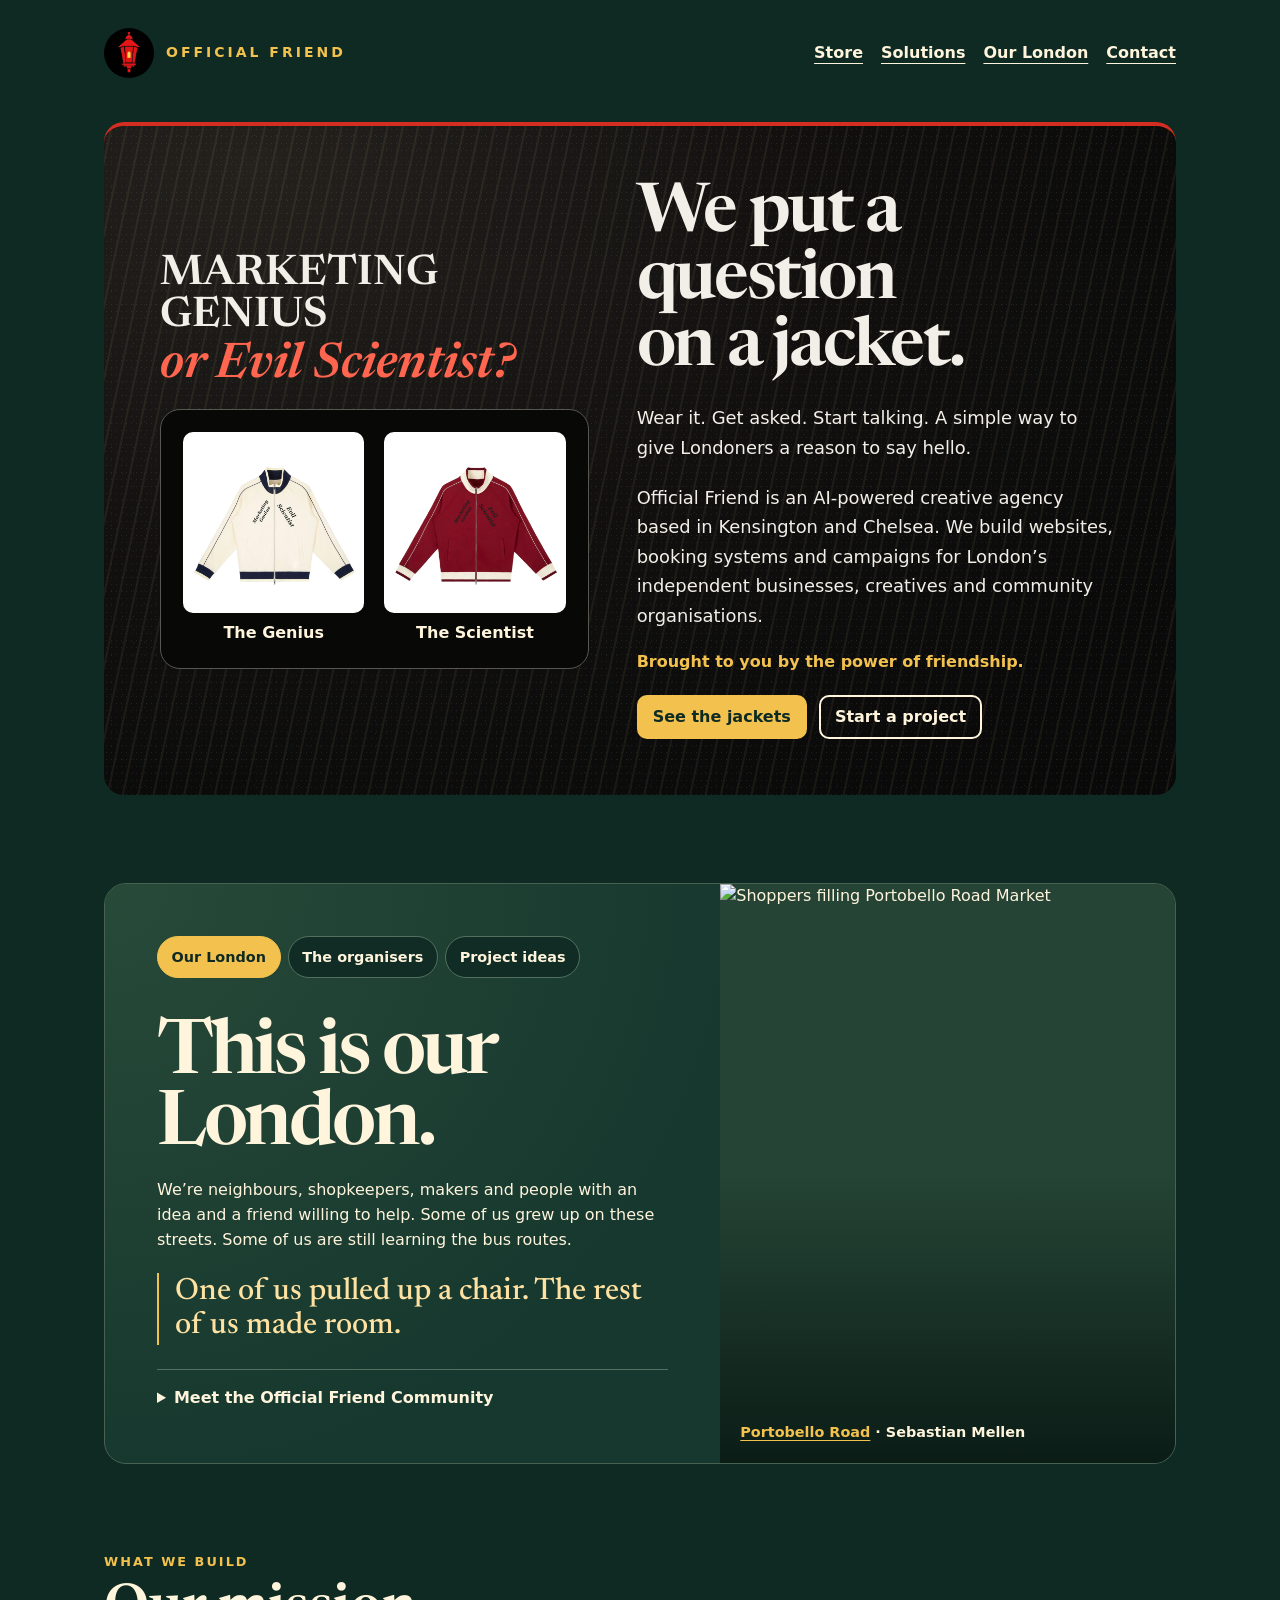
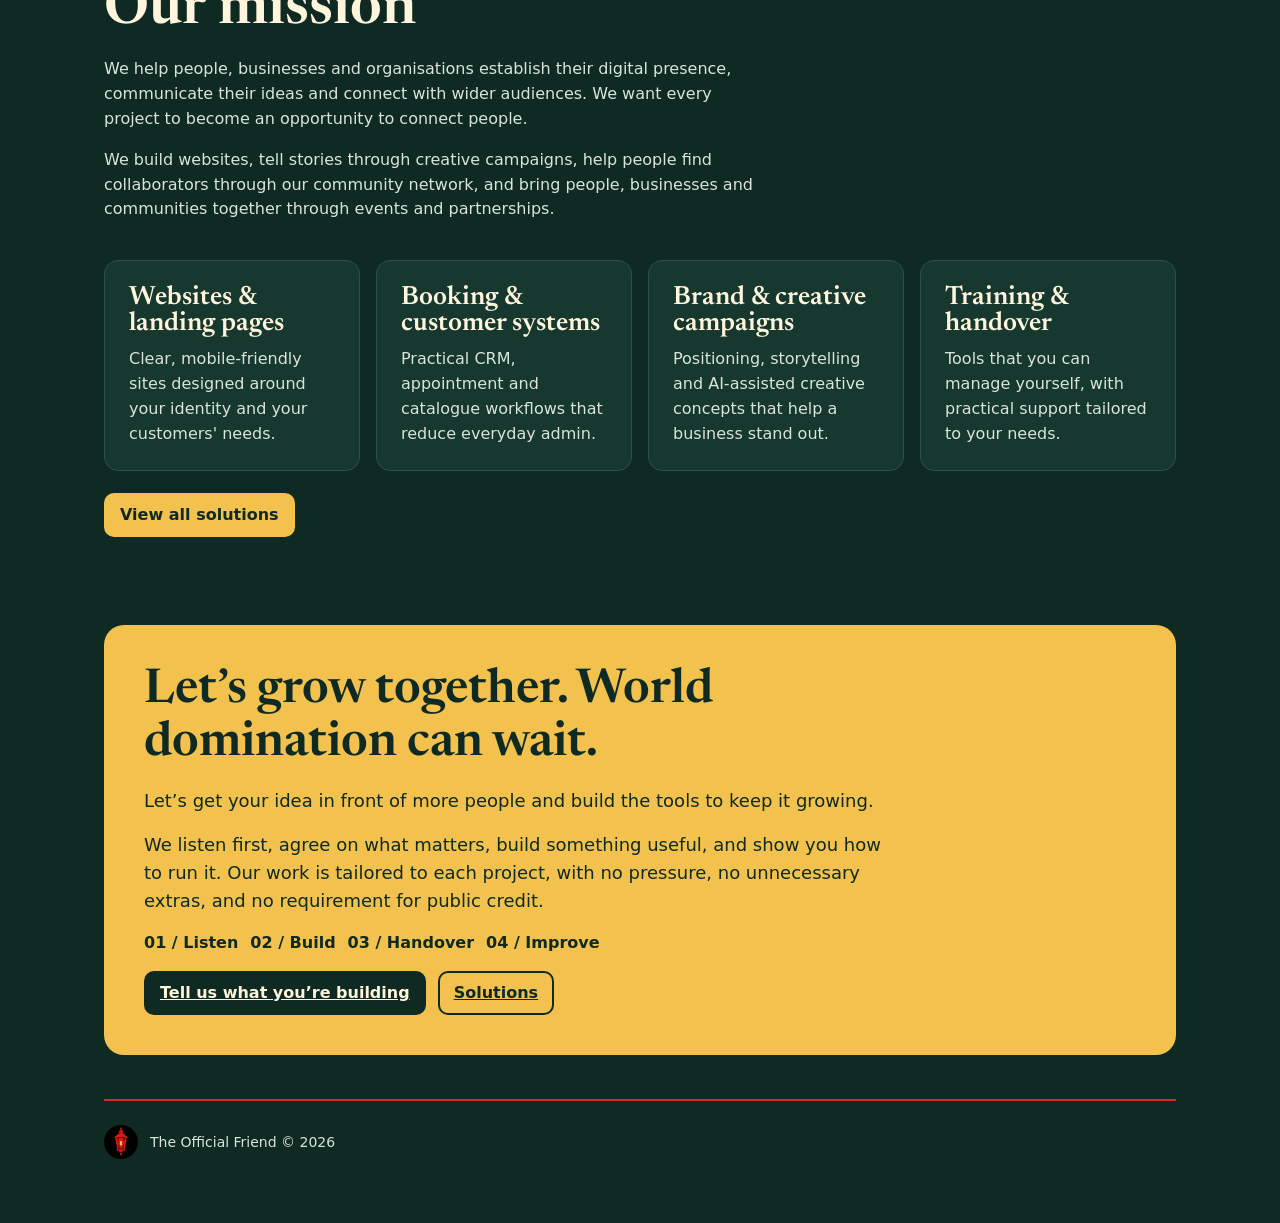
==== index.html @ 56fe5a6f "Sharpen the jacket story and project invitation" ====
<!doctype html>
<html lang="en">
<head>
<meta charset="utf-8">
<meta name="viewport" content="width=device-width,initial-scale=1">
<meta name="theme-color" content="#0F2A22">
<title>Official Friend | AI-Powered Creative Agency for London</title>
<meta name="description" content="You found us! Since you’re here, come take a closer look. We’re a London creative agency using AI to turn good ideas into campaigns worth talking about.">

<link rel="stylesheet" href="https://fonts.googleapis.com/css2?family=Newsreader:ital,wght@0,600;1,600&amp;display=swap">
<style>
  * { box-sizing: border-box; }
  body { margin: 0; background: #0f2a22; line-height: 1.55; }
  h1, h2, h3 { text-wrap: balance; }
  a, button { -webkit-tap-highlight-color: transparent; }
  .brand { display: inline-flex; align-items: center; gap: 12px; text-decoration: none; }
  .section-lantern { display: block; width: 48px; height: 48px; object-fit: contain; border-radius: 50%; }
  .footer-brand { display: flex; align-items: center; gap: 12px; }
  .footer-brand .section-lantern { width: 34px; height: 34px; }
  .brand img { display: block; width: 50px; height: 50px; object-fit: contain; border-radius: 50%; }
  .header-link { color: #fff4dc; font-weight: 600; text-underline-offset: .3em; }
  .hero-quote { border-left: 4px solid #f2c14e; }
  .campaign-card { border: 1px solid #2c5446; }
  #jumper {
    padding: clamp(24px, 5vw, 56px);
    background: #0a0a0a;
    color: #f2efe8;
    border-radius: 20px;
    border-top: 4px solid #d42e22;
    grid-template-columns: repeat(2, minmax(0, 1fr));
  }
  #jumper {
    position: relative;
    isolation: isolate;
    overflow: hidden;
    background: radial-gradient(ellipse at 14% 6%, #25221e 0%, #11100f 46%, #0a0a0a 83%);
  }
  #jumper::before {
    content: "";
    position: absolute;
    inset: 0;
    z-index: -1;
    pointer-events: none;
    background-image:
      radial-gradient(circle, #f2efe8 0.45px, transparent 0.85px),
      radial-gradient(circle, #f2efe8 0.35px, transparent 0.8px),
      repeating-linear-gradient(102deg, transparent 0 6px, #ccae83 7px 8px, transparent 9px 15px);
    background-size: 5px 7px, 11px 13px, auto;
    background-position: 0 0, 2px 3px, 0 0;
    opacity: .085;
  }
  .jumper-description {
    margin: 0;
    max-width: 46ch;
    color: #f2efe8;
    font-size: clamp(1.0625rem, 1.4vw, 1.1875rem);
    line-height: 1.65;
  }
  #jumper { display:grid; gap:clamp(26px,4vw,48px); align-items:center; grid-template-columns:minmax(0,.94fr) minmax(0,1.06fr); }
  .campaign-jackets,.campaign-copy { min-width:0; display:flex; flex-direction:column; gap:20px; }
  #jumper .london-headline { margin:0; color:#f2efe8; font:600 clamp(2.5rem,5.3vw,4.7rem)/.99 Newsreader,Georgia,serif; letter-spacing:-.035em; text-wrap:balance; }
  @media(max-width:740px) { .campaign-copy { grid-row:1; } }
  #jumper .jumper-title {
    margin: 0;
    font: 600 clamp(1.85rem, 3.3vw, 3.2rem)/1 Newsreader, Georgia, serif;
    text-transform: uppercase;
  }
  .jumper-title em {
    display: block;
    margin-top: .15em;
    font: italic 600 1.16em/.9 Newsreader, Georgia, serif;
    text-transform: none;
    color: #ff654f;
  }
  #jumper .jumper-panel {
    min-width: 0;
    min-height: 250px;
    justify-content: center;
    border: 1px solid #585650;
    border-radius: 0;
  }
  #jumper .jumper-panel { background: #080807 !important; }
  @media (prefers-reduced-motion: no-preference) {
    #jumper .jumper-panel {
      animation: jumper-settle 700ms ease-out;
      transition: transform 260ms ease, box-shadow 260ms ease;
    }
    @keyframes jumper-settle {
      0% { transform: perspective(900px) rotateY(-8deg) rotateX(4deg); }
      65% { transform: perspective(900px) rotateY(3deg); }
      100% { transform: perspective(900px) rotateY(0); }
    }
  }
  @media (hover: hover) and (pointer: fine) and (prefers-reduced-motion: no-preference) {
    #jumper .jumper-panel:hover {
      transform: perspective(900px) rotateY(-7deg) rotateX(4deg) translateY(-4px);
      box-shadow: 14px 16px 30px rgb(0 0 0 / 40%);
    }
  }
  .jumper-panel .jumper-choices { flex-wrap: wrap; justify-content: center; }
  .reveal .action:first-child { background: #0f2a22; border-color: #0f2a22; color: #fff4dc; }
  .reveal .action:hover { text-decoration: none; box-shadow: inset 0 -3px currentColor; }
  @media (max-width: 740px) {
    #jumper { grid-template-columns: minmax(0, 1fr); gap: 26px !important; }
    #jumper .jumper-panel { min-height: 210px; }
    .reveal .actions { display: grid; }
    .reveal .action { justify-content: center; text-align: center; }
  }
  a:focus-visible { outline: 3px solid #f2c14e; outline-offset: 4px; }
  .actions { display: flex; flex-wrap: wrap; gap: 12px; }
  .action { display: inline-flex; align-items: center; min-height: 44px; padding: 0 14px; border: 2px solid; border-radius: 10px; color: #0f2a22; font-weight: 650; }
  .action:focus-visible { outline-color: #0f2a22; }
  #jumper .jacket-display { display:grid; grid-template-columns:repeat(2,minmax(0,1fr)); align-content:center; align-items:start; gap:clamp(8px,2vw,20px); padding:clamp(10px,2vw,22px); border-radius:20px; }
  .jacket-display figure { margin:0; display:grid; gap:.5rem; text-align:center; font-weight:700; color:#fff4dc; }
  .jacket-display img { display:block; width:100%; height:auto; border-radius:10px; background:#fff; }
  .london-deck { display:grid; grid-template-columns:minmax(0,1.15fr) minmax(0,.85fr); background:#17382e; color:#fff4dc; border:1px solid #476253; border-radius:22px; overflow:hidden; }
  .london-deck-body { min-width:0; padding:clamp(22px,4.5vw,52px); background:radial-gradient(ellipse at top left,#284a39,transparent 72%); }
  .london-deck-controls:not([hidden]) { display:flex; flex-wrap:wrap; gap:.45rem; margin-bottom:clamp(24px,4vw,42px); }
  .london-deck-controls button { font:inherit; font-size:.9rem; font-weight:700; color:inherit; background:#102c24; border:1px solid #52705f; border-radius:999px; padding:.55rem .85rem; cursor:pointer; }
  .london-deck-controls button[aria-pressed="true"] { background:#f2c14e; border-color:#f2c14e; color:#0f2a22; }
  .london-deck :is(a,button,summary):focus-visible { outline:2px solid #fff4dc; outline-offset:4px; }
  .london-deck h2 { margin:0; max-width:13ch; font:600 clamp(2.65rem,5.9vw,5rem)/.94 Newsreader,Georgia,serif; letter-spacing:-.045em; text-wrap:balance; }
  .london-deck p,.london-deck li { max-width:59ch; }
  .london-deck ul { padding-left:1.15rem; }
  .london-deck li + li { margin-top:.5rem; }
  .london-deck blockquote { margin:1.3rem 0 0; padding:.1rem 0 .1rem 1rem; border-left:2px solid #f2c14e; color:#ffe2a1; font:500 clamp(1.35rem,2.4vw,2rem)/1.12 Newsreader,Georgia,serif; text-wrap:pretty; }
  .london-deck a { color:#f2c14e; font-weight:700; text-underline-offset:.2em; }
  .london-deck-body > article + article:not([hidden]) { margin-top:1.5rem; }
  .london-photo { position:relative; display:grid; align-content:end; isolation:isolate; min-height:100%; margin:0; background:#254435; }
  .london-photo::after { content:""; position:absolute; inset:0; z-index:-1; background:linear-gradient(transparent 50%,rgba(8,24,19,.9)); }
  .london-photo img { position:absolute; inset:0; z-index:-2; width:100%; height:100%; object-fit:cover; }
  .london-photo figcaption { padding:1.25rem; color:#fff4dc; font-size:.9rem; font-weight:700; }
  #community { margin-top:1.5rem; padding-top:1rem; border-top:1px solid #547062; }
  #community summary { cursor:pointer; width:fit-content; font-weight:700; }
  .community-card { margin-top:.8rem; padding:1rem; background:#102c24; border:1px solid #547062; border-radius:12px; }
  .community-card h3 { margin:0; font-size:1.15rem; }
  .community-card p { margin:.6rem 0; }
  .community-links { display:flex; flex-wrap:wrap; gap:.45rem 1rem; }
  @media (max-width:760px) {
    .london-deck { grid-template-columns:1fr; }
    .london-photo { min-height:clamp(190px,53vw,350px); }
  }
</style>
</head>
<body>
<div style="background:#0F2A22;color:#FFF4DC;font-family:system-ui,sans-serif;box-sizing:border-box;display:flex;flex-direction:column;align-items:center">
<div style="width:100%;max-width:1120px;box-sizing:border-box;padding:0 24px;display:flex;flex-direction:column;gap:clamp(24px,4vw,44px);padding-bottom:64px">
<header style="display:flex;justify-content:space-between;align-items:center;padding-top:28px;flex-wrap:wrap;gap:12px"><a class="brand" href="index.html" style="font-weight:700;letter-spacing:3px;font-size:14px;color:#F2C14E"><img src="lantern-logo.png" alt="">OFFICIAL FRIEND</a><nav aria-label="Main navigation" style="display:flex;gap:18px;align-items:center;flex-wrap:wrap"><a class="header-link" href="store.html">Store</a><a class="header-link" href="solutions.html">Solutions</a><a class="header-link" href="#how">Our London</a><a class="header-link" href="contact.html">Contact</a></nav></header>
<main style="display:grid;gap:clamp(52px,8vw,88px)">
<section id="jumper">
<div class="campaign-jackets">
<h2 class="jumper-title">Marketing Genius <em>or Evil Scientist?</em></h2>
<div class="jumper-panel jacket-display">
  <figure><img src="jacket-cream-navy.webp" width="1400" height="1400" alt="Cream and navy track jacket, front view"><figcaption>The Genius</figcaption></figure>
  <figure><img src="jacket-red-cream.webp" width="1400" height="1400" alt="Red and cream track jacket, front view"><figcaption>The Scientist</figcaption></figure>
</div>
</div>
<div class="campaign-copy"><h1 class="london-headline">We put a question on a jacket.</h1><p id="jacket-referral" hidden style="margin:0;color:#f2c14e">You found Leo’s jacket · Official Friend No. 001</p><p class="jumper-description">Wear it. Get asked. Start talking. A simple way to give Londoners a reason to say hello.</p><p class="jumper-description">Official Friend is an AI-powered creative agency based in Kensington and Chelsea. We build websites, booking systems and campaigns for London’s independent businesses, creatives and community organisations.</p><p style="margin:0;color:#F2C14E;font-weight:700">Brought to you by the power of friendship.</p><div class="actions"><a class="action" style="background:#f2c14e;border-color:#f2c14e;text-decoration:none" href="store.html">See the jackets</a><a class="action" style="color:#fff4dc;border-color:#fff4dc;text-decoration:none" href="contact.html">Start a project</a></div></div>
</section>
<section id="how" class="london-deck" aria-label="Official Friend’s London projects">
  <div class="london-deck-body">
  <div class="london-deck-controls" hidden role="group" aria-label="Explore London projects">
    <button type="button" aria-controls="london-story" aria-pressed="true">Our London</button>
    <button type="button" aria-controls="london-organisers" aria-pressed="false">The organisers</button>
    <button type="button" aria-controls="london-projects" aria-pressed="false">Project ideas</button>
  </div>
  <article id="london-story">
    <h2>This is our London.</h2>
    <p>We’re neighbours, shopkeepers, makers and people with an idea and a friend willing to help. Some of us grew up on these streets. Some of us are still learning the bus routes.</p>
    <blockquote>One of us pulled up a chair. The rest of us made room.</blockquote>
    <details id="community">
      <summary>Meet the Official Friend Community</summary>
      <article class="community-card">
        <h3>MA Chess Academy</h3>
        <p>Muddasir offers independent chess lessons online and in person in Wembley. His PhD research focuses on entrepreneurship and how small and medium-sized businesses expand internationally.</p>
        <p class="community-links"><a href="https://officialfriend-ma-chess-academy.pages.dev/">Visit MA Chess Academy</a> <a href="https://officialfriend-ma-chess-academy.pages.dev/#about">Read about Muddasir’s PhD research</a></p>
      </article>
      <article class="community-card">
        <h3>Armstrong</h3>
        <p>Meet Anderson Armstrong, a poet and chess coach. Explore his book <em>Calypso and Pan</em>, his creative work and his involvement in community chess.</p>
        <p class="community-links"><a href="https://officialfriend-armstrong.pages.dev/">Visit Armstrong’s page</a></p>
      </article>
    </details>
  </article>
  <article id="london-organisers">
    <h2>Back the people who bring London together.</h2>
    <p>Community organisers are already making space for people to meet, from chess meetups to yoga sessions. Official Friend helps them tell their stories and reach people who might otherwise never hear about them.</p>
    <blockquote>If someone asks about the jacket, try “It’s from Official Friend. We’re helping Londoners find more reasons to meet. What would you like to see in your neighbourhood?”</blockquote>
  </article>
  <article id="london-projects">
    <h2>What should London try next?</h2>
    <ul>
      <li><strong>Grow Up, London</strong> · A neighbourhood vertical farm growing fresh food close to home.</li>
      <li><strong>Checkmate Chemistry</strong> · A chess dating app with real-life meetups.</li>
      <li><strong>The Friend Table</strong> · A supper club where you can book one seat and meet five new people.</li>
    </ul>
    <p>Pick up to two ideas you’d like us to explore, or share one of your own.</p>
    <a href="https://docs.google.com/forms/d/e/1FAIpQLSfltLNjs_zfvTspbcXi3rhtjVP68V2a4AfzMH1Mbvk0vVTfIw/viewform?usp=header">Vote for a London project</a>
  </article>
  </div>
  <figure class="london-photo">
    <img src="https://images.unsplash.com/photo-1670543423116-9f827e86b14f?auto=format&amp;fit=crop&amp;w=1000&amp;q=82" width="1000" height="750" loading="lazy" decoding="async" alt="Shoppers filling Portobello Road Market">
    <figcaption><a href="https://unsplash.com/photos/a-crowd-of-people-in-a-street-2AA-aU58l2E">Portobello Road</a> · Sebastian Mellen</figcaption>
  </figure>
</section>

<section id="services" aria-labelledby="services-title" style="display:flex;flex-direction:column;gap:22px">
  <div><p style="color:#f2c14e;letter-spacing:.16em;font-size:.8rem;font-weight:700;text-transform:uppercase;margin:0 0 8px">What we build</p>
  <h2 id="services-title" style="font:600 clamp(2.4rem,5vw,3.5rem)/1.1 Newsreader,Georgia,serif;margin:0">Our mission</h2>
  <p style="color:#d9e4dc;max-width:65ch">We help people, businesses and organisations establish their digital presence, communicate their ideas and connect with wider audiences. We want every project to become an opportunity to connect people.</p>
  <p style="color:#d9e4dc;max-width:65ch">We build websites, tell stories through creative campaigns, help people find collaborators through our community network, and bring people, businesses and communities together through events and partnerships.</p></div>
  <div style="display:grid;grid-template-columns:repeat(auto-fit,minmax(min(100%,240px),1fr));gap:16px">
    <article class="campaign-card" style="background:#16382e;border-radius:14px;padding:24px"><h3 style="font:600 1.65rem Newsreader,Georgia,serif;margin:0 0 10px">Websites &amp; landing pages</h3><p style="margin:0;color:#d9e4dc">Clear, mobile-friendly sites designed around your identity and your customers' needs.</p></article>
    <article class="campaign-card" style="background:#16382e;border-radius:14px;padding:24px"><h3 style="font:600 1.65rem Newsreader,Georgia,serif;margin:0 0 10px">Booking &amp; customer systems</h3><p style="margin:0;color:#d9e4dc">Practical CRM, appointment and catalogue workflows that reduce everyday admin.</p></article>
    <article class="campaign-card" style="background:#16382e;border-radius:14px;padding:24px"><h3 style="font:600 1.65rem Newsreader,Georgia,serif;margin:0 0 10px">Brand &amp; creative campaigns</h3><p style="margin:0;color:#d9e4dc">Positioning, storytelling and AI-assisted creative concepts that help a business stand out.</p></article>
    <article class="campaign-card" style="background:#16382e;border-radius:14px;padding:24px"><h3 style="font:600 1.65rem Newsreader,Georgia,serif;margin:0 0 10px">Training &amp; handover</h3><p style="margin:0;color:#d9e4dc">Tools that you can manage yourself, with practical support tailored to your needs.</p></article>
  </div>
  <div class="actions"><a class="action" style="background:#f2c14e;border-color:#f2c14e;text-decoration:none" href="solutions.html">View all solutions</a></div>
</section>
<section class="reveal" aria-labelledby="approach-title" style="background:#F2C14E;color:#0F2A22;border-radius:20px;padding:clamp(22px,5vw,40px);display:flex;flex-direction:column;gap:16px">
  <h2 id="approach-title" style="margin:0;font:600 clamp(2.1rem,4vw,3rem)/1.1 Newsreader,Georgia,serif">Let’s grow together. World domination can wait.</h2>
  <p style="margin:0;font-size:1.125rem;max-width:65ch">Let’s get your idea in front of more people and build the tools to keep it growing.</p>
  <p style="margin:0;font-size:1.125rem;max-width:65ch">We listen first, agree on what matters, build something useful, and show you how to run it. Our work is tailored to each project, with no pressure, no unnecessary extras, and no requirement for public credit.</p>
  <div style="display:flex;gap:12px;flex-wrap:wrap;font-weight:650"><span>01 / Listen</span><span>02 / Build</span><span>03 / Handover</span><span>04 / Improve</span></div>
  <div class="actions">
    <a class="action" href="contact.html">Tell us what you’re building</a>
    <a class="action" href="solutions.html">Solutions</a>
  </div>
</section>
</main>
<footer style="border-top:2px solid #D42E22;padding-top:24px;color:#D9E4DC;font-size:14px"><div class="footer-brand"><img class="section-lantern" src="lantern-logo.png" alt="" width="34" height="34" loading="lazy"><span>The Official Friend &copy; 2026</span></div></footer>
</div>
</div>
<script>
  if (new URLSearchParams(window.location.search).get('ref') === 'MGES-001') {
    document.getElementById('jacket-referral').hidden = false;
  }

  const deckControls = document.querySelector('.london-deck-controls');
  const deckButtons = [...deckControls.querySelectorAll('button')];
  function showLondonSlide(active) {
    for (const button of deckButtons) {
      const selected = button === active;
      button.setAttribute('aria-pressed', String(selected));
      document.getElementById(button.getAttribute('aria-controls')).hidden = !selected;
    }
  }
  for (const button of deckButtons) button.addEventListener('click', () => showLondonSlide(button));
  showLondonSlide(deckButtons[0]);
  deckControls.hidden = false;
</script>
</body>
</html>
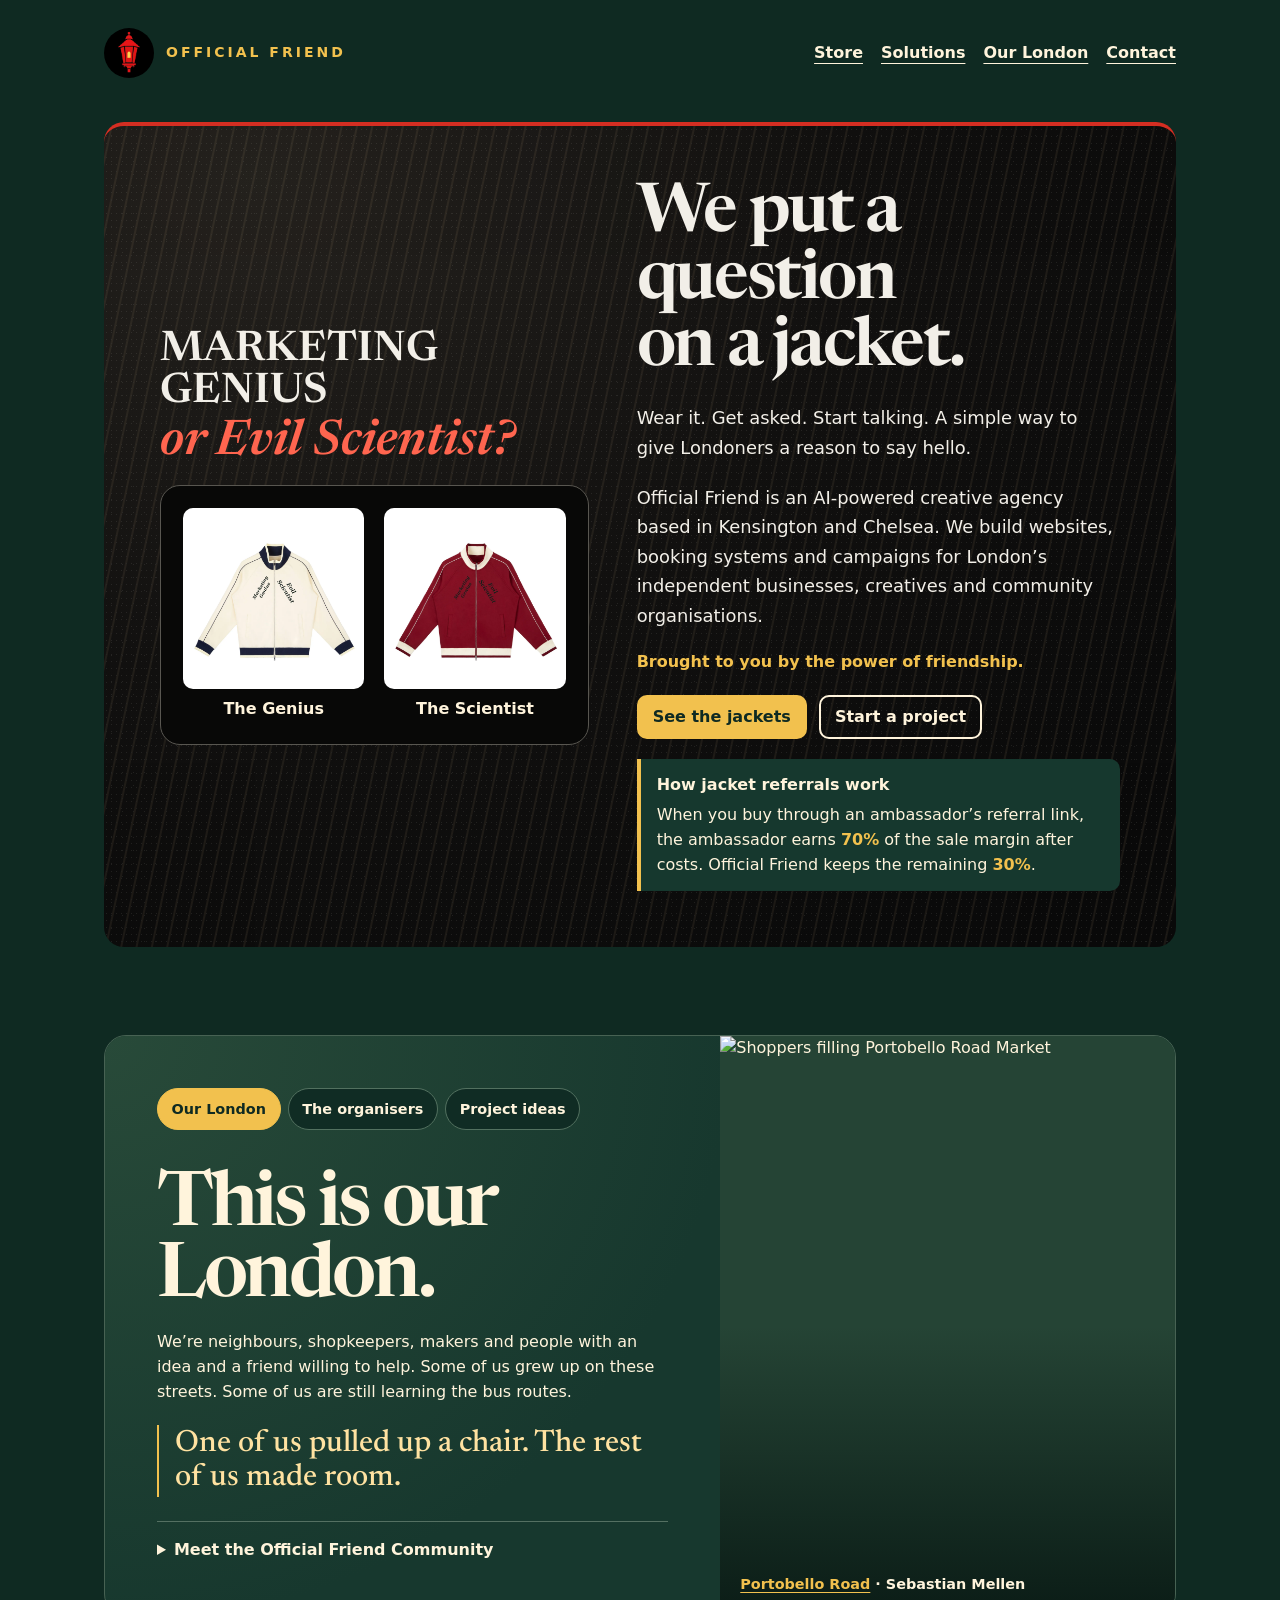
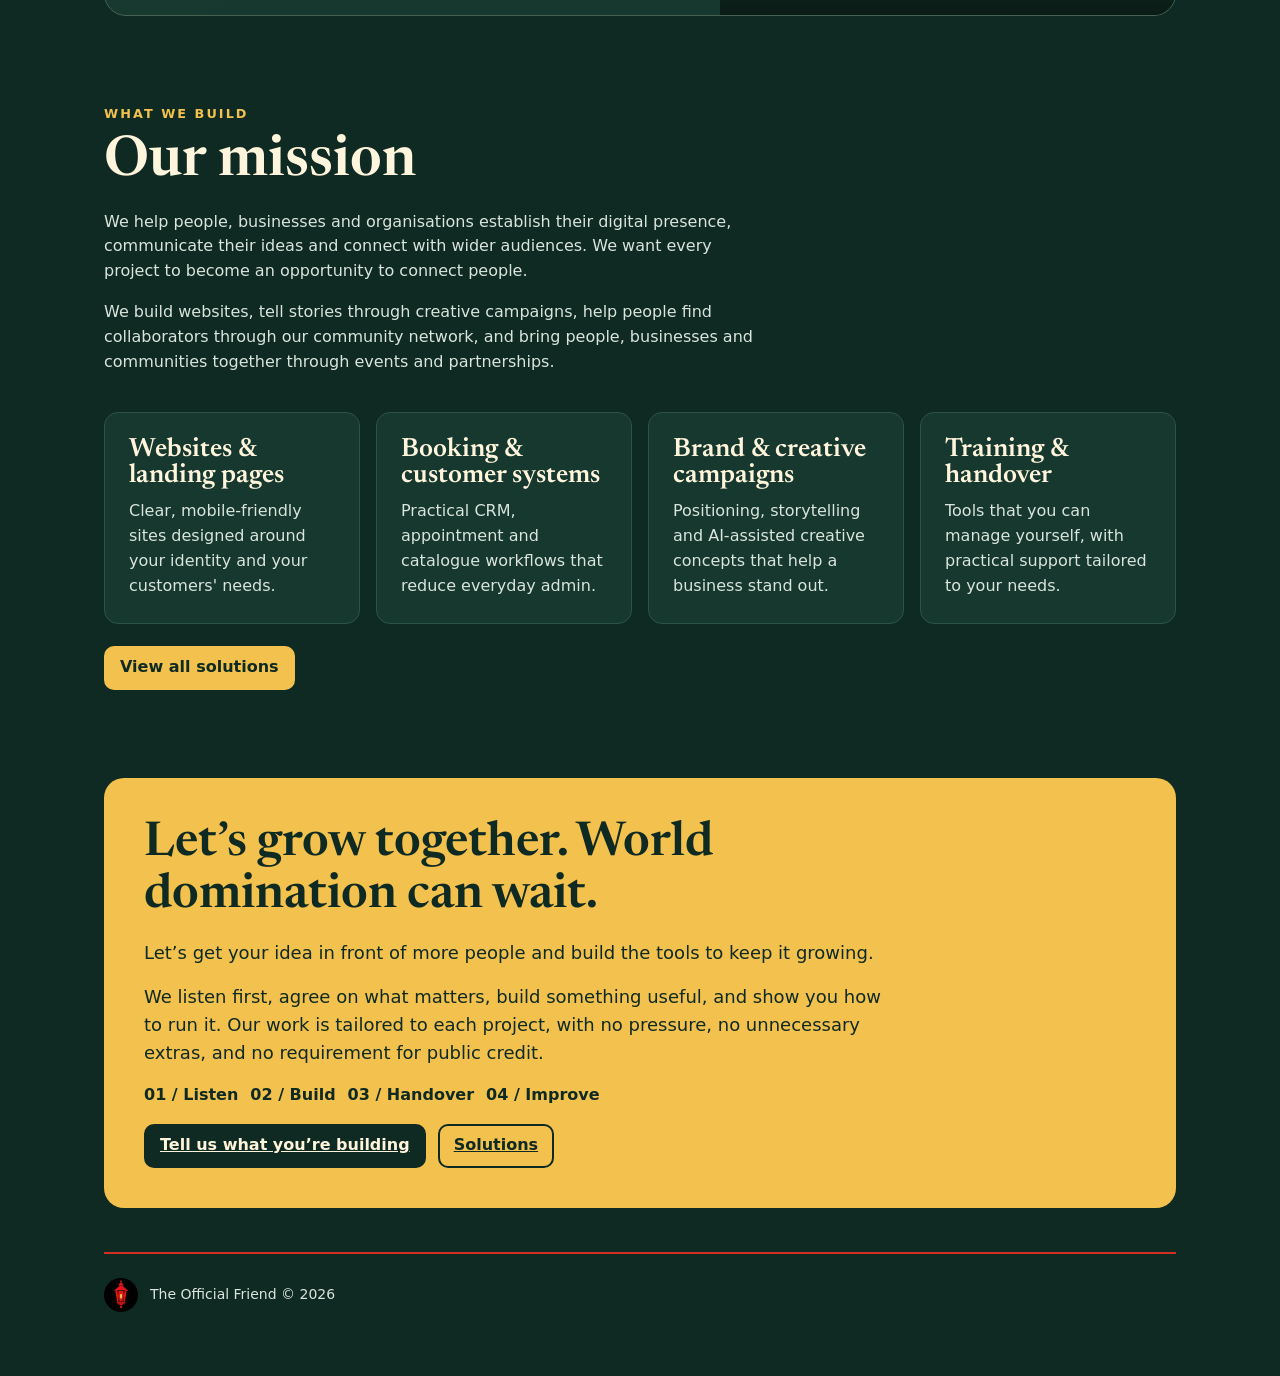
==== commit 7fe63c20: "Show jacket referral split on campaign homepage" ====
--- a/index.html
+++ b/index.html
@@ -57,6 +57,10 @@
     line-height: 1.65;
   }
   #jumper { display:grid; gap:clamp(26px,4vw,48px); align-items:center; grid-template-columns:minmax(0,.94fr) minmax(0,1.06fr); }
+  .jacket-referrals { padding:14px 16px; border-left:4px solid #f2c14e; border-radius:0 10px 10px 0; background:#16382e; color:#fff4dc; }
+  .jacket-referrals h2 { margin:0 0 5px; font-size:1rem; }
+  .jacket-referrals p { margin:0; font-size:1rem; }
+  .jacket-referrals strong { color:#f2c14e; }
   .campaign-jackets,.campaign-copy { min-width:0; display:flex; flex-direction:column; gap:20px; }
   #jumper .london-headline { margin:0; color:#f2efe8; font:600 clamp(2.5rem,5.3vw,4.7rem)/.99 Newsreader,Georgia,serif; letter-spacing:-.035em; text-wrap:balance; }
   @media(max-width:740px) { .campaign-copy { grid-row:1; } }
@@ -155,7 +159,12 @@
   <figure><img src="jacket-red-cream.webp" width="1400" height="1400" alt="Red and cream track jacket, front view"><figcaption>The Scientist</figcaption></figure>
 </div>
 </div>
-<div class="campaign-copy"><h1 class="london-headline">We put a question on a jacket.</h1><p id="jacket-referral" hidden style="margin:0;color:#f2c14e">You found Leo’s jacket · Official Friend No. 001</p><p class="jumper-description">Wear it. Get asked. Start talking. A simple way to give Londoners a reason to say hello.</p><p class="jumper-description">Official Friend is an AI-powered creative agency based in Kensington and Chelsea. We build websites, booking systems and campaigns for London’s independent businesses, creatives and community organisations.</p><p style="margin:0;color:#F2C14E;font-weight:700">Brought to you by the power of friendship.</p><div class="actions"><a class="action" style="background:#f2c14e;border-color:#f2c14e;text-decoration:none" href="store.html">See the jackets</a><a class="action" style="color:#fff4dc;border-color:#fff4dc;text-decoration:none" href="contact.html">Start a project</a></div></div>
+<div class="campaign-copy"><h1 class="london-headline">We put a question on a jacket.</h1><p id="jacket-referral" hidden style="margin:0;color:#f2c14e">You found Leo’s jacket · Official Friend No. 001</p><p class="jumper-description">Wear it. Get asked. Start talking. A simple way to give Londoners a reason to say hello.</p><p class="jumper-description">Official Friend is an AI-powered creative agency based in Kensington and Chelsea. We build websites, booking systems and campaigns for London’s independent businesses, creatives and community organisations.</p><p style="margin:0;color:#F2C14E;font-weight:700">Brought to you by the power of friendship.</p><div class="actions"><a class="action" style="background:#f2c14e;border-color:#f2c14e;text-decoration:none" href="store.html">See the jackets</a><a class="action" style="color:#fff4dc;border-color:#fff4dc;text-decoration:none" href="contact.html">Start a project</a></div>
+  <div class="jacket-referrals">
+    <h2>How jacket referrals work</h2>
+    <p>When you buy through an ambassador’s referral link, the ambassador earns <strong>70%</strong> of the sale margin after costs. Official Friend keeps the remaining <strong>30%</strong>.</p>
+  </div>
+</div>
 </section>
 <section id="how" class="london-deck" aria-label="Official Friend’s London projects">
   <div class="london-deck-body">
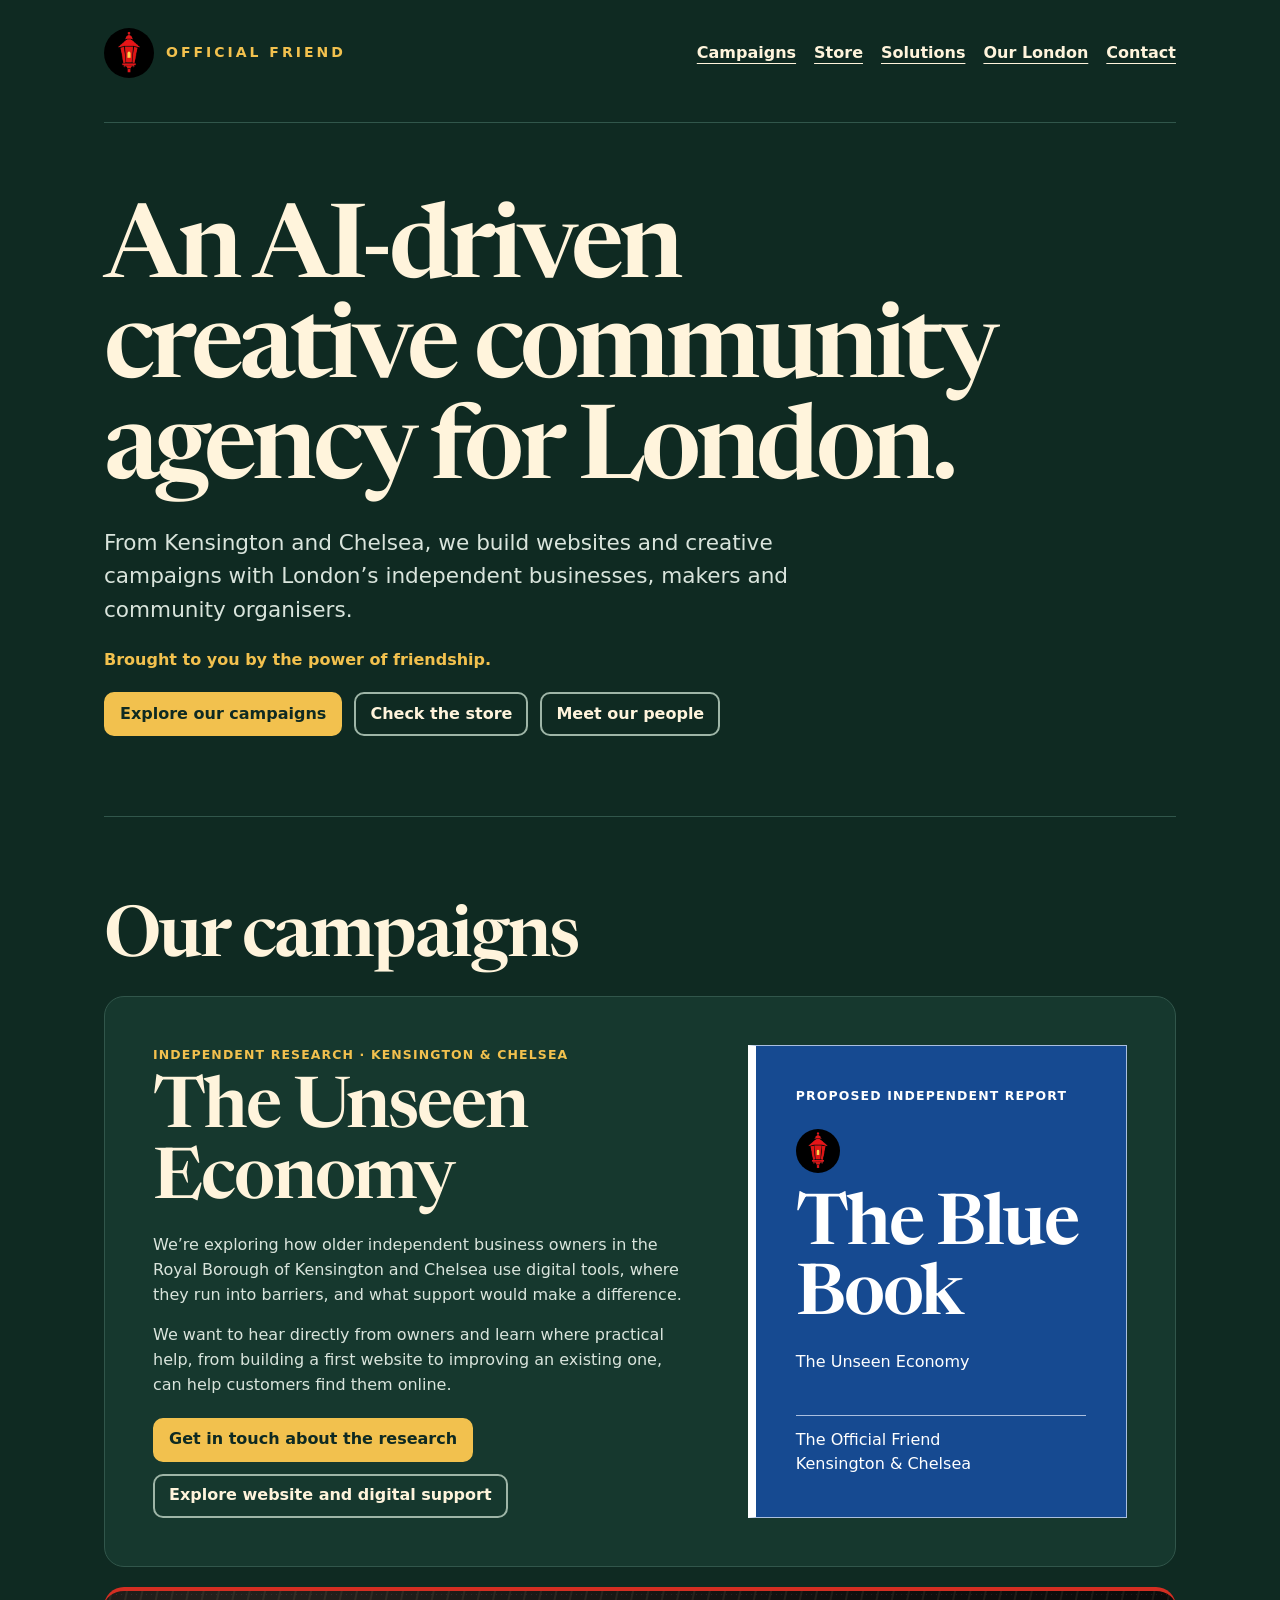
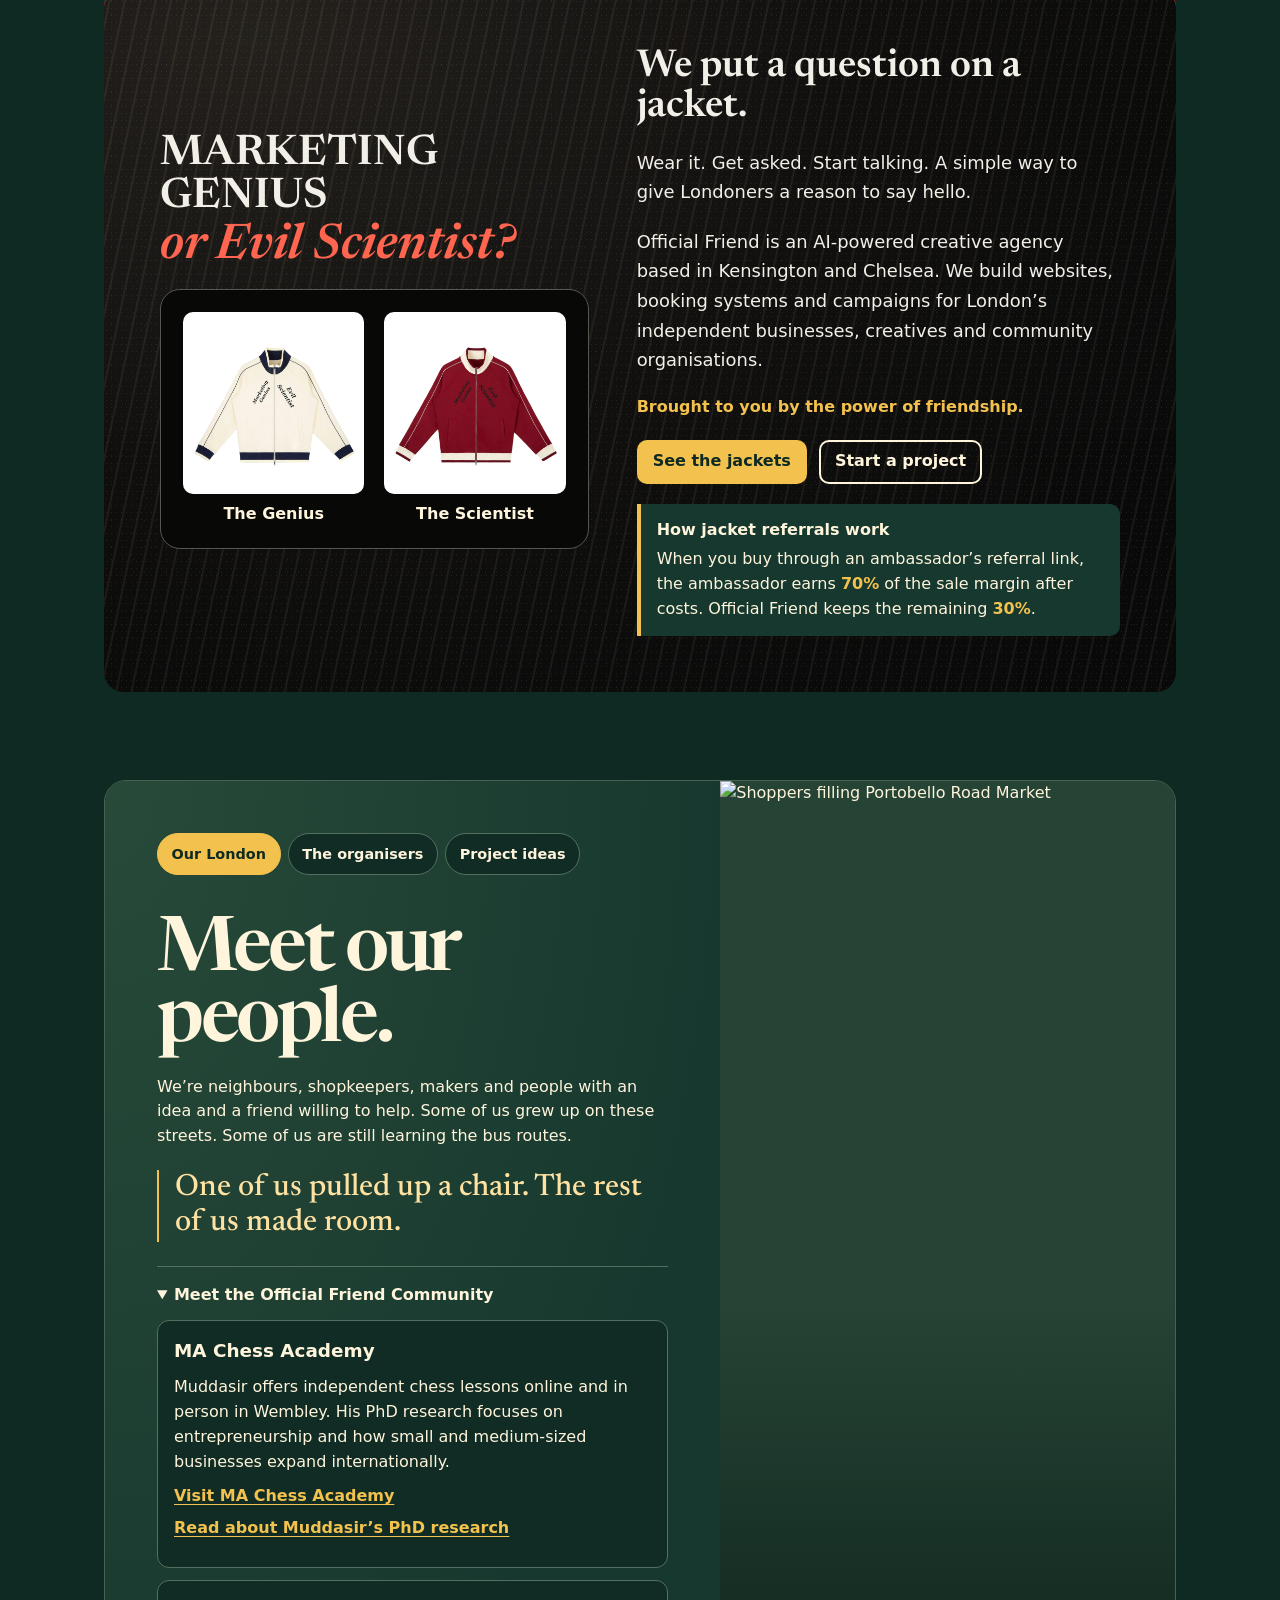
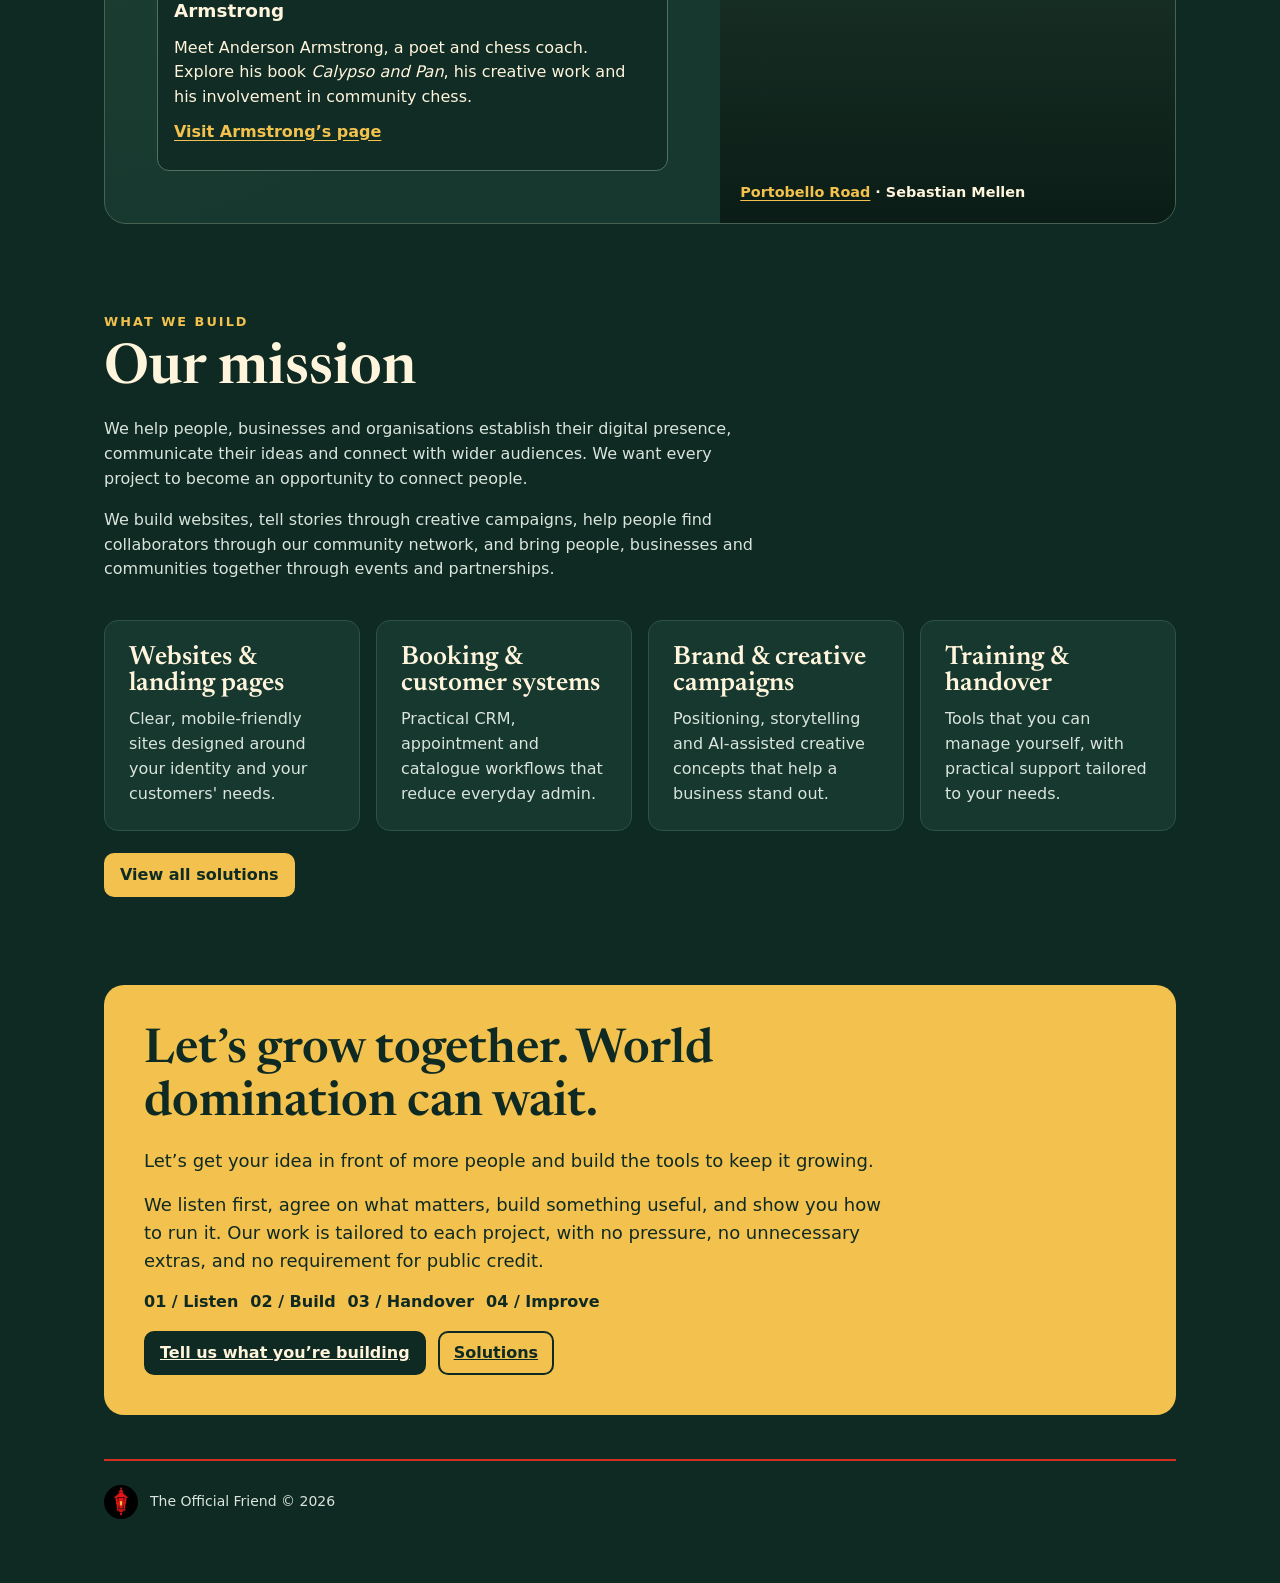
==== commit fe2b552a: "Lead Official Friend homepage with community agency and research campaigns" ====
--- a/index.html
+++ b/index.html
@@ -4,8 +4,8 @@
 <meta charset="utf-8">
 <meta name="viewport" content="width=device-width,initial-scale=1">
 <meta name="theme-color" content="#0F2A22">
-<title>Official Friend | AI-Powered Creative Agency for London</title>
-<meta name="description" content="You found us! Since you’re here, come take a closer look. We’re a London creative agency using AI to turn good ideas into campaigns worth talking about.">
+<title>The Official Friend | AI-driven creative community agency for London</title>
+<meta name="description" content="The Official Friend is an AI-driven creative community agency in London. Explore our campaigns, shop the store and meet our community.">
 
 <link rel="stylesheet" href="https://fonts.googleapis.com/css2?family=Newsreader:ital,wght@0,600;1,600&amp;display=swap">
 <style>
@@ -144,29 +144,80 @@
     .london-deck { grid-template-columns:1fr; }
     .london-photo { min-height:clamp(190px,53vw,350px); }
   }
+  .agency-hero { padding-block:clamp(2rem,7vw,5rem); border-block:1px solid #31564b; }
+  .agency-hero h1 { margin:0; max-width:15ch; font:600 clamp(2.85rem,8vw,6.4rem)/.98 Newsreader,Georgia,serif; letter-spacing:-.045em; }
+  .agency-intro { max-width:56ch; color:#d9e4dc; font-size:clamp(1.05rem,2.6vw,1.35rem); }
+  .friendship,.section-label { color:#f2c14e; font-weight:700; }
+  .agency-actions { margin-top:1.25rem; }
+  .agency-actions .action { color:#fff4dc; border-color:#9eb5a7; min-height:44px; text-decoration:none; }
+  .agency-actions .primary-action { background:#f2c14e; color:#0f2a22; border-color:#f2c14e; }
+  .campaigns { display:grid; gap:1.25rem; }
+  .campaigns h2,.research h3,.blue-book h4 { margin:0; font:600 clamp(2.5rem,5.5vw,4.4rem)/1 Newsreader,Georgia,serif; letter-spacing:-.03em; }
+  .research { display:grid; grid-template-columns:minmax(0,1.4fr) minmax(0,1fr); gap:clamp(1.5rem,5vw,4rem); padding:clamp(1.25rem,5vw,3rem); background:#16382e; border:1px solid #31564b; border-radius:20px; }
+  .research-copy p:not(.section-label) { max-width:56ch; color:#d9e4dc; }
+  .section-label { margin:0 0 .75rem; font-size:.78rem; letter-spacing:.09em; text-transform:uppercase; }
+  .blue-book { display:flex; flex-direction:column; justify-content:space-between; gap:1.5rem; padding:clamp(1.25rem,4vw,2.5rem); color:white; background:#164a91; border:1px solid #aabfdf; border-left:8px solid white; }
+  .blue-book .section-label { color:white; }
+  .blue-book img { border-radius:50%; margin-bottom:.75rem; }
+  .blue-book p { margin-bottom:0; }
+  .book-publisher { padding-top:.75rem; border-top:1px solid #aabfdf; }
+  #jumper .jacket-hook { margin:0; font:600 clamp(1.5rem,3vw,2.5rem)/1.05 Newsreader,Georgia,serif; }
+  #jumper .jacket-referrals h4 { margin:0 0 5px; font-size:1rem; }
+  #how { scroll-margin-top:1rem; }
+  @media(max-width:740px) { .research { grid-template-columns:1fr; } }
 </style>
 </head>
 <body>
 <div style="background:#0F2A22;color:#FFF4DC;font-family:system-ui,sans-serif;box-sizing:border-box;display:flex;flex-direction:column;align-items:center">
 <div style="width:100%;max-width:1120px;box-sizing:border-box;padding:0 24px;display:flex;flex-direction:column;gap:clamp(24px,4vw,44px);padding-bottom:64px">
-<header style="display:flex;justify-content:space-between;align-items:center;padding-top:28px;flex-wrap:wrap;gap:12px"><a class="brand" href="index.html" style="font-weight:700;letter-spacing:3px;font-size:14px;color:#F2C14E"><img src="lantern-logo.png" alt="">OFFICIAL FRIEND</a><nav aria-label="Main navigation" style="display:flex;gap:18px;align-items:center;flex-wrap:wrap"><a class="header-link" href="store.html">Store</a><a class="header-link" href="solutions.html">Solutions</a><a class="header-link" href="#how">Our London</a><a class="header-link" href="contact.html">Contact</a></nav></header>
+<header style="display:flex;justify-content:space-between;align-items:center;padding-top:28px;flex-wrap:wrap;gap:12px"><a class="brand" href="index.html" style="font-weight:700;letter-spacing:3px;font-size:14px;color:#F2C14E"><img src="lantern-logo.png" alt="">OFFICIAL FRIEND</a><nav aria-label="Main navigation" style="display:flex;gap:18px;align-items:center;flex-wrap:wrap"><a class="header-link" href="#campaigns">Campaigns</a><a class="header-link" href="store.html">Store</a><a class="header-link" href="solutions.html">Solutions</a><a class="header-link" href="#how">Our London</a><a class="header-link" href="contact.html">Contact</a></nav></header>
 <main style="display:grid;gap:clamp(52px,8vw,88px)">
-<section id="jumper">
+<section class="agency-hero" aria-labelledby="agency-title">
+  <h1 id="agency-title">An AI-driven creative community agency for London.</h1>
+  <p class="agency-intro">From Kensington and Chelsea, we build websites and creative campaigns with London’s independent businesses, makers and community organisers.</p>
+  <p class="friendship">Brought to you by the power of friendship.</p>
+  <nav class="actions agency-actions" aria-label="Explore Official Friend">
+    <a class="action primary-action" href="#campaigns">Explore our campaigns</a>
+    <a class="action" href="store.html">Check the store</a>
+    <a class="action" href="#how">Meet our people</a>
+  </nav>
+</section>
+<section id="campaigns" class="campaigns" aria-labelledby="campaigns-title">
+  <h2 id="campaigns-title">Our campaigns</h2>
+  <article class="research" aria-labelledby="research-title">
+    <div class="research-copy">
+      <p class="section-label">Independent research · Kensington &amp; Chelsea</p>
+      <h3 id="research-title">The Unseen Economy</h3>
+      <p>We’re exploring how older independent business owners in the Royal Borough of Kensington and Chelsea use digital tools, where they run into barriers, and what support would make a difference.</p>
+      <p>We want to hear directly from owners and learn where practical help, from building a first website to improving an existing one, can help customers find them online.</p>
+      <div class="actions agency-actions">
+        <a class="action primary-action" href="mailto:officialfriend@duck.com?subject=The%20Unseen%20Economy">Get in touch about the research</a>
+        <a class="action" href="solutions.html">Explore website and digital support</a>
+      </div>
+    </div>
+    <aside class="blue-book" aria-labelledby="blue-book-title">
+      <p class="section-label">Proposed independent report</p>
+      <div><img src="lantern-logo.png" width="44" height="44" alt=""><h4 id="blue-book-title">The Blue Book</h4><p>The Unseen Economy</p></div>
+      <p class="book-publisher">The Official Friend<br>Kensington &amp; Chelsea</p>
+    </aside>
+  </article>
+<section id="jumper" aria-labelledby="jacket-title">
 <div class="campaign-jackets">
-<h2 class="jumper-title">Marketing Genius <em>or Evil Scientist?</em></h2>
+<h3 id="jacket-title" class="jumper-title">Marketing Genius <em>or Evil Scientist?</em></h3>
 <div class="jumper-panel jacket-display">
   <figure><img src="jacket-cream-navy.webp" width="1400" height="1400" alt="Cream and navy track jacket, front view"><figcaption>The Genius</figcaption></figure>
   <figure><img src="jacket-red-cream.webp" width="1400" height="1400" alt="Red and cream track jacket, front view"><figcaption>The Scientist</figcaption></figure>
 </div>
 </div>
-<div class="campaign-copy"><h1 class="london-headline">We put a question on a jacket.</h1><p id="jacket-referral" hidden style="margin:0;color:#f2c14e">You found Leo’s jacket · Official Friend No. 001</p><p class="jumper-description">Wear it. Get asked. Start talking. A simple way to give Londoners a reason to say hello.</p><p class="jumper-description">Official Friend is an AI-powered creative agency based in Kensington and Chelsea. We build websites, booking systems and campaigns for London’s independent businesses, creatives and community organisations.</p><p style="margin:0;color:#F2C14E;font-weight:700">Brought to you by the power of friendship.</p><div class="actions"><a class="action" style="background:#f2c14e;border-color:#f2c14e;text-decoration:none" href="store.html">See the jackets</a><a class="action" style="color:#fff4dc;border-color:#fff4dc;text-decoration:none" href="contact.html">Start a project</a></div>
+<div class="campaign-copy"><p class="jacket-hook">We put a question on a jacket.</p><p id="jacket-referral" hidden style="margin:0;color:#f2c14e">You found Leo’s jacket · Official Friend No. 001</p><p class="jumper-description">Wear it. Get asked. Start talking. A simple way to give Londoners a reason to say hello.</p><p class="jumper-description">Official Friend is an AI-powered creative agency based in Kensington and Chelsea. We build websites, booking systems and campaigns for London’s independent businesses, creatives and community organisations.</p><p style="margin:0;color:#F2C14E;font-weight:700">Brought to you by the power of friendship.</p><div class="actions"><a class="action" style="background:#f2c14e;border-color:#f2c14e;text-decoration:none" href="store.html">See the jackets</a><a class="action" style="color:#fff4dc;border-color:#fff4dc;text-decoration:none" href="contact.html">Start a project</a></div>
   <div class="jacket-referrals">
-    <h2>How jacket referrals work</h2>
+    <h4>How jacket referrals work</h4>
     <p>When you buy through an ambassador’s referral link, the ambassador earns <strong>70%</strong> of the sale margin after costs. Official Friend keeps the remaining <strong>30%</strong>.</p>
   </div>
 </div>
 </section>
-<section id="how" class="london-deck" aria-label="Official Friend’s London projects">
+</section>
+<section id="how" class="london-deck" aria-label="Meet our people and explore London projects">
   <div class="london-deck-body">
   <div class="london-deck-controls" hidden role="group" aria-label="Explore London projects">
     <button type="button" aria-controls="london-story" aria-pressed="true">Our London</button>
@@ -174,10 +225,10 @@
     <button type="button" aria-controls="london-projects" aria-pressed="false">Project ideas</button>
   </div>
   <article id="london-story">
-    <h2>This is our London.</h2>
+    <h2>Meet our people.</h2>
     <p>We’re neighbours, shopkeepers, makers and people with an idea and a friend willing to help. Some of us grew up on these streets. Some of us are still learning the bus routes.</p>
     <blockquote>One of us pulled up a chair. The rest of us made room.</blockquote>
-    <details id="community">
+    <details id="community" open>
       <summary>Meet the Official Friend Community</summary>
       <article class="community-card">
         <h3>MA Chess Academy</h3>
@@ -241,7 +292,16 @@
 </div>
 </div>
 <script>
-  if (new URLSearchParams(window.location.search).get('ref') === 'MGES-001') {
+  const referral = new URLSearchParams(window.location.search).get('ref');
+  if (referral) {
+    for (const storeLink of document.querySelectorAll('a[href="store.html"]')) {
+      const destination = new URL(storeLink.href);
+      destination.searchParams.set('ref', referral);
+      storeLink.href = destination.href;
+    }
+  }
+
+  if (referral === 'MGES-001') {
     document.getElementById('jacket-referral').hidden = false;
   }
 
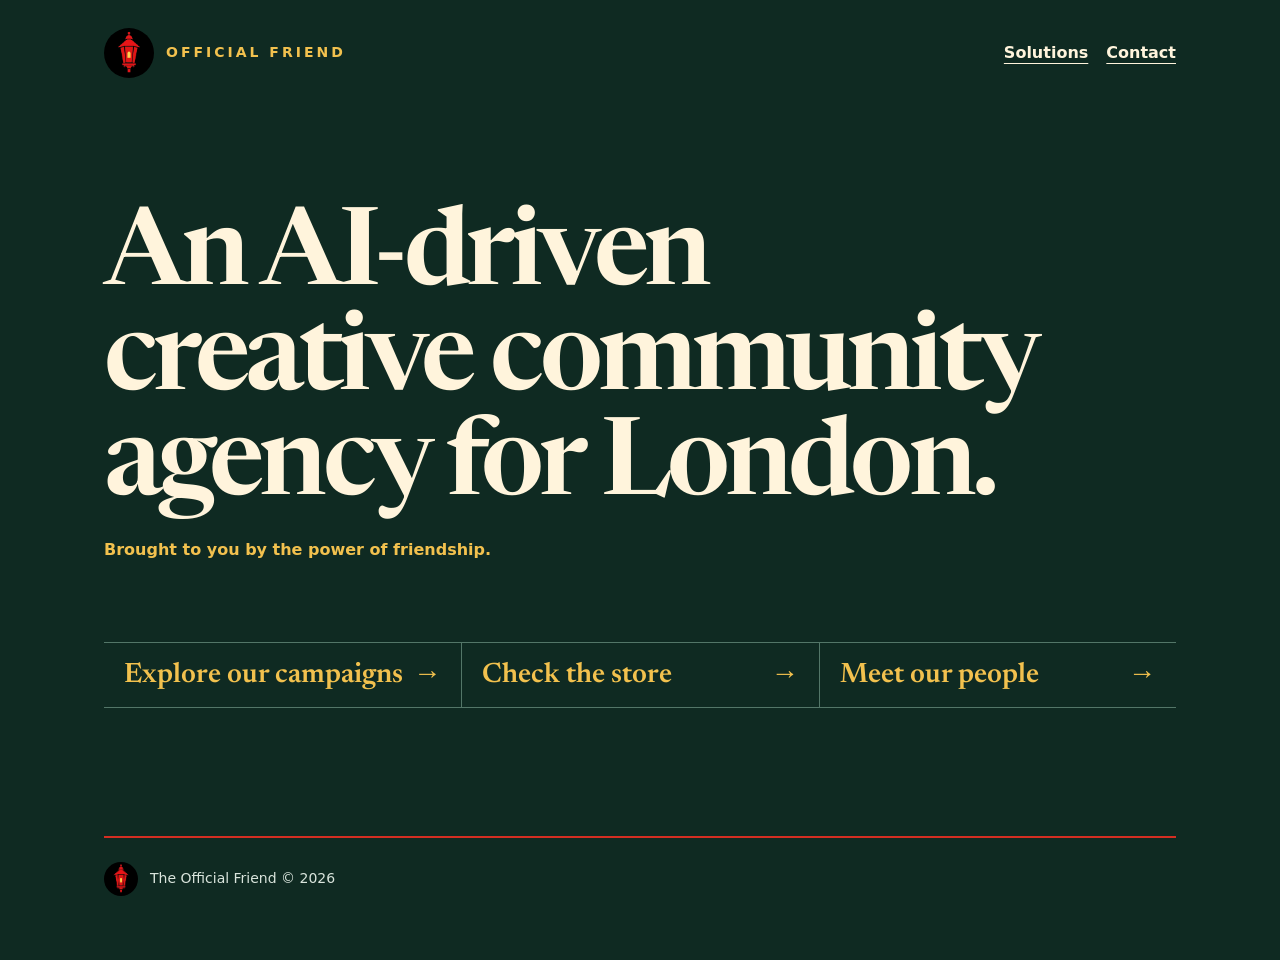
==== commit 3a2284a4: "Refine title-led navigation and dedicated pages" ====
--- a/index.html
+++ b/index.html
@@ -5,318 +5,43 @@
 <meta name="viewport" content="width=device-width,initial-scale=1">
 <meta name="theme-color" content="#0F2A22">
 <title>The Official Friend | AI-driven creative community agency for London</title>
-<meta name="description" content="The Official Friend is an AI-driven creative community agency in London. Explore our campaigns, shop the store and meet our community.">
+<meta name="description" content="Explore our campaigns, shop the store and meet our community.">
 
 <link rel="stylesheet" href="https://fonts.googleapis.com/css2?family=Newsreader:ital,wght@0,600;1,600&amp;display=swap">
-<style>
-  * { box-sizing: border-box; }
-  body { margin: 0; background: #0f2a22; line-height: 1.55; }
-  h1, h2, h3 { text-wrap: balance; }
-  a, button { -webkit-tap-highlight-color: transparent; }
-  .brand { display: inline-flex; align-items: center; gap: 12px; text-decoration: none; }
-  .section-lantern { display: block; width: 48px; height: 48px; object-fit: contain; border-radius: 50%; }
-  .footer-brand { display: flex; align-items: center; gap: 12px; }
-  .footer-brand .section-lantern { width: 34px; height: 34px; }
-  .brand img { display: block; width: 50px; height: 50px; object-fit: contain; border-radius: 50%; }
-  .header-link { color: #fff4dc; font-weight: 600; text-underline-offset: .3em; }
-  .hero-quote { border-left: 4px solid #f2c14e; }
-  .campaign-card { border: 1px solid #2c5446; }
-  #jumper {
-    padding: clamp(24px, 5vw, 56px);
-    background: #0a0a0a;
-    color: #f2efe8;
-    border-radius: 20px;
-    border-top: 4px solid #d42e22;
-    grid-template-columns: repeat(2, minmax(0, 1fr));
-  }
-  #jumper {
-    position: relative;
-    isolation: isolate;
-    overflow: hidden;
-    background: radial-gradient(ellipse at 14% 6%, #25221e 0%, #11100f 46%, #0a0a0a 83%);
-  }
-  #jumper::before {
-    content: "";
-    position: absolute;
-    inset: 0;
-    z-index: -1;
-    pointer-events: none;
-    background-image:
-      radial-gradient(circle, #f2efe8 0.45px, transparent 0.85px),
-      radial-gradient(circle, #f2efe8 0.35px, transparent 0.8px),
-      repeating-linear-gradient(102deg, transparent 0 6px, #ccae83 7px 8px, transparent 9px 15px);
-    background-size: 5px 7px, 11px 13px, auto;
-    background-position: 0 0, 2px 3px, 0 0;
-    opacity: .085;
-  }
-  .jumper-description {
-    margin: 0;
-    max-width: 46ch;
-    color: #f2efe8;
-    font-size: clamp(1.0625rem, 1.4vw, 1.1875rem);
-    line-height: 1.65;
-  }
-  #jumper { display:grid; gap:clamp(26px,4vw,48px); align-items:center; grid-template-columns:minmax(0,.94fr) minmax(0,1.06fr); }
-  .jacket-referrals { padding:14px 16px; border-left:4px solid #f2c14e; border-radius:0 10px 10px 0; background:#16382e; color:#fff4dc; }
-  .jacket-referrals h2 { margin:0 0 5px; font-size:1rem; }
-  .jacket-referrals p { margin:0; font-size:1rem; }
-  .jacket-referrals strong { color:#f2c14e; }
-  .campaign-jackets,.campaign-copy { min-width:0; display:flex; flex-direction:column; gap:20px; }
-  #jumper .london-headline { margin:0; color:#f2efe8; font:600 clamp(2.5rem,5.3vw,4.7rem)/.99 Newsreader,Georgia,serif; letter-spacing:-.035em; text-wrap:balance; }
-  @media(max-width:740px) { .campaign-copy { grid-row:1; } }
-  #jumper .jumper-title {
-    margin: 0;
-    font: 600 clamp(1.85rem, 3.3vw, 3.2rem)/1 Newsreader, Georgia, serif;
-    text-transform: uppercase;
-  }
-  .jumper-title em {
-    display: block;
-    margin-top: .15em;
-    font: italic 600 1.16em/.9 Newsreader, Georgia, serif;
-    text-transform: none;
-    color: #ff654f;
-  }
-  #jumper .jumper-panel {
-    min-width: 0;
-    min-height: 250px;
-    justify-content: center;
-    border: 1px solid #585650;
-    border-radius: 0;
-  }
-  #jumper .jumper-panel { background: #080807 !important; }
-  @media (prefers-reduced-motion: no-preference) {
-    #jumper .jumper-panel {
-      animation: jumper-settle 700ms ease-out;
-      transition: transform 260ms ease, box-shadow 260ms ease;
-    }
-    @keyframes jumper-settle {
-      0% { transform: perspective(900px) rotateY(-8deg) rotateX(4deg); }
-      65% { transform: perspective(900px) rotateY(3deg); }
-      100% { transform: perspective(900px) rotateY(0); }
-    }
-  }
-  @media (hover: hover) and (pointer: fine) and (prefers-reduced-motion: no-preference) {
-    #jumper .jumper-panel:hover {
-      transform: perspective(900px) rotateY(-7deg) rotateX(4deg) translateY(-4px);
-      box-shadow: 14px 16px 30px rgb(0 0 0 / 40%);
-    }
-  }
-  .jumper-panel .jumper-choices { flex-wrap: wrap; justify-content: center; }
-  .reveal .action:first-child { background: #0f2a22; border-color: #0f2a22; color: #fff4dc; }
-  .reveal .action:hover { text-decoration: none; box-shadow: inset 0 -3px currentColor; }
-  @media (max-width: 740px) {
-    #jumper { grid-template-columns: minmax(0, 1fr); gap: 26px !important; }
-    #jumper .jumper-panel { min-height: 210px; }
-    .reveal .actions { display: grid; }
-    .reveal .action { justify-content: center; text-align: center; }
-  }
-  a:focus-visible { outline: 3px solid #f2c14e; outline-offset: 4px; }
-  .actions { display: flex; flex-wrap: wrap; gap: 12px; }
-  .action { display: inline-flex; align-items: center; min-height: 44px; padding: 0 14px; border: 2px solid; border-radius: 10px; color: #0f2a22; font-weight: 650; }
-  .action:focus-visible { outline-color: #0f2a22; }
-  #jumper .jacket-display { display:grid; grid-template-columns:repeat(2,minmax(0,1fr)); align-content:center; align-items:start; gap:clamp(8px,2vw,20px); padding:clamp(10px,2vw,22px); border-radius:20px; }
-  .jacket-display figure { margin:0; display:grid; gap:.5rem; text-align:center; font-weight:700; color:#fff4dc; }
-  .jacket-display img { display:block; width:100%; height:auto; border-radius:10px; background:#fff; }
-  .london-deck { display:grid; grid-template-columns:minmax(0,1.15fr) minmax(0,.85fr); background:#17382e; color:#fff4dc; border:1px solid #476253; border-radius:22px; overflow:hidden; }
-  .london-deck-body { min-width:0; padding:clamp(22px,4.5vw,52px); background:radial-gradient(ellipse at top left,#284a39,transparent 72%); }
-  .london-deck-controls:not([hidden]) { display:flex; flex-wrap:wrap; gap:.45rem; margin-bottom:clamp(24px,4vw,42px); }
-  .london-deck-controls button { font:inherit; font-size:.9rem; font-weight:700; color:inherit; background:#102c24; border:1px solid #52705f; border-radius:999px; padding:.55rem .85rem; cursor:pointer; }
-  .london-deck-controls button[aria-pressed="true"] { background:#f2c14e; border-color:#f2c14e; color:#0f2a22; }
-  .london-deck :is(a,button,summary):focus-visible { outline:2px solid #fff4dc; outline-offset:4px; }
-  .london-deck h2 { margin:0; max-width:13ch; font:600 clamp(2.65rem,5.9vw,5rem)/.94 Newsreader,Georgia,serif; letter-spacing:-.045em; text-wrap:balance; }
-  .london-deck p,.london-deck li { max-width:59ch; }
-  .london-deck ul { padding-left:1.15rem; }
-  .london-deck li + li { margin-top:.5rem; }
-  .london-deck blockquote { margin:1.3rem 0 0; padding:.1rem 0 .1rem 1rem; border-left:2px solid #f2c14e; color:#ffe2a1; font:500 clamp(1.35rem,2.4vw,2rem)/1.12 Newsreader,Georgia,serif; text-wrap:pretty; }
-  .london-deck a { color:#f2c14e; font-weight:700; text-underline-offset:.2em; }
-  .london-deck-body > article + article:not([hidden]) { margin-top:1.5rem; }
-  .london-photo { position:relative; display:grid; align-content:end; isolation:isolate; min-height:100%; margin:0; background:#254435; }
-  .london-photo::after { content:""; position:absolute; inset:0; z-index:-1; background:linear-gradient(transparent 50%,rgba(8,24,19,.9)); }
-  .london-photo img { position:absolute; inset:0; z-index:-2; width:100%; height:100%; object-fit:cover; }
-  .london-photo figcaption { padding:1.25rem; color:#fff4dc; font-size:.9rem; font-weight:700; }
-  #community { margin-top:1.5rem; padding-top:1rem; border-top:1px solid #547062; }
-  #community summary { cursor:pointer; width:fit-content; font-weight:700; }
-  .community-card { margin-top:.8rem; padding:1rem; background:#102c24; border:1px solid #547062; border-radius:12px; }
-  .community-card h3 { margin:0; font-size:1.15rem; }
-  .community-card p { margin:.6rem 0; }
-  .community-links { display:flex; flex-wrap:wrap; gap:.45rem 1rem; }
-  @media (max-width:760px) {
-    .london-deck { grid-template-columns:1fr; }
-    .london-photo { min-height:clamp(190px,53vw,350px); }
-  }
-  .agency-hero { padding-block:clamp(2rem,7vw,5rem); border-block:1px solid #31564b; }
-  .agency-hero h1 { margin:0; max-width:15ch; font:600 clamp(2.85rem,8vw,6.4rem)/.98 Newsreader,Georgia,serif; letter-spacing:-.045em; }
-  .agency-intro { max-width:56ch; color:#d9e4dc; font-size:clamp(1.05rem,2.6vw,1.35rem); }
-  .friendship,.section-label { color:#f2c14e; font-weight:700; }
-  .agency-actions { margin-top:1.25rem; }
-  .agency-actions .action { color:#fff4dc; border-color:#9eb5a7; min-height:44px; text-decoration:none; }
-  .agency-actions .primary-action { background:#f2c14e; color:#0f2a22; border-color:#f2c14e; }
-  .campaigns { display:grid; gap:1.25rem; }
-  .campaigns h2,.research h3,.blue-book h4 { margin:0; font:600 clamp(2.5rem,5.5vw,4.4rem)/1 Newsreader,Georgia,serif; letter-spacing:-.03em; }
-  .research { display:grid; grid-template-columns:minmax(0,1.4fr) minmax(0,1fr); gap:clamp(1.5rem,5vw,4rem); padding:clamp(1.25rem,5vw,3rem); background:#16382e; border:1px solid #31564b; border-radius:20px; }
-  .research-copy p:not(.section-label) { max-width:56ch; color:#d9e4dc; }
-  .section-label { margin:0 0 .75rem; font-size:.78rem; letter-spacing:.09em; text-transform:uppercase; }
-  .blue-book { display:flex; flex-direction:column; justify-content:space-between; gap:1.5rem; padding:clamp(1.25rem,4vw,2.5rem); color:white; background:#164a91; border:1px solid #aabfdf; border-left:8px solid white; }
-  .blue-book .section-label { color:white; }
-  .blue-book img { border-radius:50%; margin-bottom:.75rem; }
-  .blue-book p { margin-bottom:0; }
-  .book-publisher { padding-top:.75rem; border-top:1px solid #aabfdf; }
-  #jumper .jacket-hook { margin:0; font:600 clamp(1.5rem,3vw,2.5rem)/1.05 Newsreader,Georgia,serif; }
-  #jumper .jacket-referrals h4 { margin:0 0 5px; font-size:1rem; }
-  #how { scroll-margin-top:1rem; }
-  @media(max-width:740px) { .research { grid-template-columns:1fr; } }
-</style>
+<link rel="stylesheet" href="official-friend-editorial.css">
 </head>
 <body>
 <div style="background:#0F2A22;color:#FFF4DC;font-family:system-ui,sans-serif;box-sizing:border-box;display:flex;flex-direction:column;align-items:center">
 <div style="width:100%;max-width:1120px;box-sizing:border-box;padding:0 24px;display:flex;flex-direction:column;gap:clamp(24px,4vw,44px);padding-bottom:64px">
-<header style="display:flex;justify-content:space-between;align-items:center;padding-top:28px;flex-wrap:wrap;gap:12px"><a class="brand" href="index.html" style="font-weight:700;letter-spacing:3px;font-size:14px;color:#F2C14E"><img src="lantern-logo.png" alt="">OFFICIAL FRIEND</a><nav aria-label="Main navigation" style="display:flex;gap:18px;align-items:center;flex-wrap:wrap"><a class="header-link" href="#campaigns">Campaigns</a><a class="header-link" href="store.html">Store</a><a class="header-link" href="solutions.html">Solutions</a><a class="header-link" href="#how">Our London</a><a class="header-link" href="contact.html">Contact</a></nav></header>
-<main style="display:grid;gap:clamp(52px,8vw,88px)">
-<section class="agency-hero" aria-labelledby="agency-title">
-  <h1 id="agency-title">An AI-driven creative community agency for London.</h1>
-  <p class="agency-intro">From Kensington and Chelsea, we build websites and creative campaigns with London’s independent businesses, makers and community organisers.</p>
+<header style="display:flex;justify-content:space-between;align-items:center;padding-top:28px;flex-wrap:wrap;gap:12px"><a class="brand" data-referral-link href="index.html" style="font-weight:700;letter-spacing:3px;font-size:14px;color:#F2C14E"><img src="lantern-logo.png" alt="">OFFICIAL FRIEND</a><nav aria-label="Main navigation" style="display:flex;gap:18px;align-items:center;flex-wrap:wrap"><a class="header-link" href="solutions.html">Solutions</a><a class="header-link" href="contact.html">Contact</a></nav></header>
+<main class="landing">
+  <h1>An AI-driven creative community agency for London.</h1>
   <p class="friendship">Brought to you by the power of friendship.</p>
-  <nav class="actions agency-actions" aria-label="Explore Official Friend">
-    <a class="action primary-action" href="#campaigns">Explore our campaigns</a>
-    <a class="action" href="store.html">Check the store</a>
-    <a class="action" href="#how">Meet our people</a>
+  <nav class="landing-links" aria-label="Explore Official Friend">
+    <a data-referral-link href="campaigns.html">Explore our campaigns <span aria-hidden="true">→</span></a>
+    <a data-referral-link href="store.html">Check the store <span aria-hidden="true">→</span></a>
+    <a data-referral-link href="people.html">Meet our people <span aria-hidden="true">→</span></a>
   </nav>
-</section>
-<section id="campaigns" class="campaigns" aria-labelledby="campaigns-title">
-  <h2 id="campaigns-title">Our campaigns</h2>
-  <article class="research" aria-labelledby="research-title">
-    <div class="research-copy">
-      <p class="section-label">Independent research · Kensington &amp; Chelsea</p>
-      <h3 id="research-title">The Unseen Economy</h3>
-      <p>We’re exploring how older independent business owners in the Royal Borough of Kensington and Chelsea use digital tools, where they run into barriers, and what support would make a difference.</p>
-      <p>We want to hear directly from owners and learn where practical help, from building a first website to improving an existing one, can help customers find them online.</p>
-      <div class="actions agency-actions">
-        <a class="action primary-action" href="mailto:officialfriend@duck.com?subject=The%20Unseen%20Economy">Get in touch about the research</a>
-        <a class="action" href="solutions.html">Explore website and digital support</a>
-      </div>
-    </div>
-    <aside class="blue-book" aria-labelledby="blue-book-title">
-      <p class="section-label">Proposed independent report</p>
-      <div><img src="lantern-logo.png" width="44" height="44" alt=""><h4 id="blue-book-title">The Blue Book</h4><p>The Unseen Economy</p></div>
-      <p class="book-publisher">The Official Friend<br>Kensington &amp; Chelsea</p>
-    </aside>
-  </article>
-<section id="jumper" aria-labelledby="jacket-title">
-<div class="campaign-jackets">
-<h3 id="jacket-title" class="jumper-title">Marketing Genius <em>or Evil Scientist?</em></h3>
-<div class="jumper-panel jacket-display">
-  <figure><img src="jacket-cream-navy.webp" width="1400" height="1400" alt="Cream and navy track jacket, front view"><figcaption>The Genius</figcaption></figure>
-  <figure><img src="jacket-red-cream.webp" width="1400" height="1400" alt="Red and cream track jacket, front view"><figcaption>The Scientist</figcaption></figure>
-</div>
-</div>
-<div class="campaign-copy"><p class="jacket-hook">We put a question on a jacket.</p><p id="jacket-referral" hidden style="margin:0;color:#f2c14e">You found Leo’s jacket · Official Friend No. 001</p><p class="jumper-description">Wear it. Get asked. Start talking. A simple way to give Londoners a reason to say hello.</p><p class="jumper-description">Official Friend is an AI-powered creative agency based in Kensington and Chelsea. We build websites, booking systems and campaigns for London’s independent businesses, creatives and community organisations.</p><p style="margin:0;color:#F2C14E;font-weight:700">Brought to you by the power of friendship.</p><div class="actions"><a class="action" style="background:#f2c14e;border-color:#f2c14e;text-decoration:none" href="store.html">See the jackets</a><a class="action" style="color:#fff4dc;border-color:#fff4dc;text-decoration:none" href="contact.html">Start a project</a></div>
-  <div class="jacket-referrals">
-    <h4>How jacket referrals work</h4>
-    <p>When you buy through an ambassador’s referral link, the ambassador earns <strong>70%</strong> of the sale margin after costs. Official Friend keeps the remaining <strong>30%</strong>.</p>
-  </div>
-</div>
-</section>
-</section>
-<section id="how" class="london-deck" aria-label="Meet our people and explore London projects">
-  <div class="london-deck-body">
-  <div class="london-deck-controls" hidden role="group" aria-label="Explore London projects">
-    <button type="button" aria-controls="london-story" aria-pressed="true">Our London</button>
-    <button type="button" aria-controls="london-organisers" aria-pressed="false">The organisers</button>
-    <button type="button" aria-controls="london-projects" aria-pressed="false">Project ideas</button>
-  </div>
-  <article id="london-story">
-    <h2>Meet our people.</h2>
-    <p>We’re neighbours, shopkeepers, makers and people with an idea and a friend willing to help. Some of us grew up on these streets. Some of us are still learning the bus routes.</p>
-    <blockquote>One of us pulled up a chair. The rest of us made room.</blockquote>
-    <details id="community" open>
-      <summary>Meet the Official Friend Community</summary>
-      <article class="community-card">
-        <h3>MA Chess Academy</h3>
-        <p>Muddasir offers independent chess lessons online and in person in Wembley. His PhD research focuses on entrepreneurship and how small and medium-sized businesses expand internationally.</p>
-        <p class="community-links"><a href="https://officialfriend-ma-chess-academy.pages.dev/">Visit MA Chess Academy</a> <a href="https://officialfriend-ma-chess-academy.pages.dev/#about">Read about Muddasir’s PhD research</a></p>
-      </article>
-      <article class="community-card">
-        <h3>Armstrong</h3>
-        <p>Meet Anderson Armstrong, a poet and chess coach. Explore his book <em>Calypso and Pan</em>, his creative work and his involvement in community chess.</p>
-        <p class="community-links"><a href="https://officialfriend-armstrong.pages.dev/">Visit Armstrong’s page</a></p>
-      </article>
-    </details>
-  </article>
-  <article id="london-organisers">
-    <h2>Back the people who bring London together.</h2>
-    <p>Community organisers are already making space for people to meet, from chess meetups to yoga sessions. Official Friend helps them tell their stories and reach people who might otherwise never hear about them.</p>
-    <blockquote>If someone asks about the jacket, try “It’s from Official Friend. We’re helping Londoners find more reasons to meet. What would you like to see in your neighbourhood?”</blockquote>
-  </article>
-  <article id="london-projects">
-    <h2>What should London try next?</h2>
-    <ul>
-      <li><strong>Grow Up, London</strong> · A neighbourhood vertical farm growing fresh food close to home.</li>
-      <li><strong>Checkmate Chemistry</strong> · A chess dating app with real-life meetups.</li>
-      <li><strong>The Friend Table</strong> · A supper club where you can book one seat and meet five new people.</li>
-    </ul>
-    <p>Pick up to two ideas you’d like us to explore, or share one of your own.</p>
-    <a href="https://docs.google.com/forms/d/e/1FAIpQLSfltLNjs_zfvTspbcXi3rhtjVP68V2a4AfzMH1Mbvk0vVTfIw/viewform?usp=header">Vote for a London project</a>
-  </article>
-  </div>
-  <figure class="london-photo">
-    <img src="https://images.unsplash.com/photo-1670543423116-9f827e86b14f?auto=format&amp;fit=crop&amp;w=1000&amp;q=82" width="1000" height="750" loading="lazy" decoding="async" alt="Shoppers filling Portobello Road Market">
-    <figcaption><a href="https://unsplash.com/photos/a-crowd-of-people-in-a-street-2AA-aU58l2E">Portobello Road</a> · Sebastian Mellen</figcaption>
-  </figure>
-</section>
-
-<section id="services" aria-labelledby="services-title" style="display:flex;flex-direction:column;gap:22px">
-  <div><p style="color:#f2c14e;letter-spacing:.16em;font-size:.8rem;font-weight:700;text-transform:uppercase;margin:0 0 8px">What we build</p>
-  <h2 id="services-title" style="font:600 clamp(2.4rem,5vw,3.5rem)/1.1 Newsreader,Georgia,serif;margin:0">Our mission</h2>
-  <p style="color:#d9e4dc;max-width:65ch">We help people, businesses and organisations establish their digital presence, communicate their ideas and connect with wider audiences. We want every project to become an opportunity to connect people.</p>
-  <p style="color:#d9e4dc;max-width:65ch">We build websites, tell stories through creative campaigns, help people find collaborators through our community network, and bring people, businesses and communities together through events and partnerships.</p></div>
-  <div style="display:grid;grid-template-columns:repeat(auto-fit,minmax(min(100%,240px),1fr));gap:16px">
-    <article class="campaign-card" style="background:#16382e;border-radius:14px;padding:24px"><h3 style="font:600 1.65rem Newsreader,Georgia,serif;margin:0 0 10px">Websites &amp; landing pages</h3><p style="margin:0;color:#d9e4dc">Clear, mobile-friendly sites designed around your identity and your customers' needs.</p></article>
-    <article class="campaign-card" style="background:#16382e;border-radius:14px;padding:24px"><h3 style="font:600 1.65rem Newsreader,Georgia,serif;margin:0 0 10px">Booking &amp; customer systems</h3><p style="margin:0;color:#d9e4dc">Practical CRM, appointment and catalogue workflows that reduce everyday admin.</p></article>
-    <article class="campaign-card" style="background:#16382e;border-radius:14px;padding:24px"><h3 style="font:600 1.65rem Newsreader,Georgia,serif;margin:0 0 10px">Brand &amp; creative campaigns</h3><p style="margin:0;color:#d9e4dc">Positioning, storytelling and AI-assisted creative concepts that help a business stand out.</p></article>
-    <article class="campaign-card" style="background:#16382e;border-radius:14px;padding:24px"><h3 style="font:600 1.65rem Newsreader,Georgia,serif;margin:0 0 10px">Training &amp; handover</h3><p style="margin:0;color:#d9e4dc">Tools that you can manage yourself, with practical support tailored to your needs.</p></article>
-  </div>
-  <div class="actions"><a class="action" style="background:#f2c14e;border-color:#f2c14e;text-decoration:none" href="solutions.html">View all solutions</a></div>
-</section>
-<section class="reveal" aria-labelledby="approach-title" style="background:#F2C14E;color:#0F2A22;border-radius:20px;padding:clamp(22px,5vw,40px);display:flex;flex-direction:column;gap:16px">
-  <h2 id="approach-title" style="margin:0;font:600 clamp(2.1rem,4vw,3rem)/1.1 Newsreader,Georgia,serif">Let’s grow together. World domination can wait.</h2>
-  <p style="margin:0;font-size:1.125rem;max-width:65ch">Let’s get your idea in front of more people and build the tools to keep it growing.</p>
-  <p style="margin:0;font-size:1.125rem;max-width:65ch">We listen first, agree on what matters, build something useful, and show you how to run it. Our work is tailored to each project, with no pressure, no unnecessary extras, and no requirement for public credit.</p>
-  <div style="display:flex;gap:12px;flex-wrap:wrap;font-weight:650"><span>01 / Listen</span><span>02 / Build</span><span>03 / Handover</span><span>04 / Improve</span></div>
-  <div class="actions">
-    <a class="action" href="contact.html">Tell us what you’re building</a>
-    <a class="action" href="solutions.html">Solutions</a>
-  </div>
-</section>
 </main>
 <footer style="border-top:2px solid #D42E22;padding-top:24px;color:#D9E4DC;font-size:14px"><div class="footer-brand"><img class="section-lantern" src="lantern-logo.png" alt="" width="34" height="34" loading="lazy"><span>The Official Friend &copy; 2026</span></div></footer>
 </div>
 </div>
 <script>
-  const referral = new URLSearchParams(window.location.search).get('ref');
+  const referral = new URLSearchParams(location.search).get('ref');
   if (referral) {
-    for (const storeLink of document.querySelectorAll('a[href="store.html"]')) {
-      const destination = new URL(storeLink.href);
+    for (const link of document.querySelectorAll('[data-referral-link]')) {
+      const destination = new URL(link.href);
       destination.searchParams.set('ref', referral);
-      storeLink.href = destination.href;
+      link.href = destination.href;
     }
+    const badge = document.getElementById('jacket-referral');
+    if (badge && referral === 'MGES-001') badge.hidden = false;
   }
-
-  if (referral === 'MGES-001') {
-    document.getElementById('jacket-referral').hidden = false;
-  }
-
-  const deckControls = document.querySelector('.london-deck-controls');
-  const deckButtons = [...deckControls.querySelectorAll('button')];
-  function showLondonSlide(active) {
-    for (const button of deckButtons) {
-      const selected = button === active;
-      button.setAttribute('aria-pressed', String(selected));
-      document.getElementById(button.getAttribute('aria-controls')).hidden = !selected;
-    }
-  }
-  for (const button of deckButtons) button.addEventListener('click', () => showLondonSlide(button));
-  showLondonSlide(deckButtons[0]);
-  deckControls.hidden = false;
+  const section = location.hash.slice(1);
+  const campaignSections = ['campaigns', 'campaigns-title', 'research-title', 'blue-book-title', 'jumper', 'jacket-title', 'jacket-referral'];
+  const peopleSections = ['how', 'community', 'london-story', 'london-organisers', 'london-projects', 'services', 'services-title', 'approach-title'];
+  if (campaignSections.includes(section)) location.replace('campaigns.html' + location.search + location.hash);
+  if (peopleSections.includes(section)) location.replace('people.html' + location.search + location.hash);
 </script>
 </body>
-</html>+</html>
--- a/official-friend-editorial.css
+++ b/official-friend-editorial.css
@@ -0,0 +1,172 @@
+
+  * { box-sizing: border-box; }
+  body { margin: 0; background: #0f2a22; line-height: 1.55; }
+  h1, h2, h3 { text-wrap: balance; }
+  a, button { -webkit-tap-highlight-color: transparent; }
+  .brand { display: inline-flex; align-items: center; gap: 12px; text-decoration: none; }
+  .section-lantern { display: block; width: 48px; height: 48px; object-fit: contain; border-radius: 50%; }
+  .footer-brand { display: flex; align-items: center; gap: 12px; }
+  .footer-brand .section-lantern { width: 34px; height: 34px; }
+  .brand img { display: block; width: 50px; height: 50px; object-fit: contain; border-radius: 50%; }
+  .header-link { color: #fff4dc; font-weight: 600; text-underline-offset: .3em; }
+  .hero-quote { border-left: 4px solid #f2c14e; }
+  .campaign-card { border: 1px solid #2c5446; }
+  #jumper {
+    padding: clamp(24px, 5vw, 56px);
+    background: #0a0a0a;
+    color: #f2efe8;
+    border-radius: 20px;
+    border-top: 4px solid #d42e22;
+    grid-template-columns: repeat(2, minmax(0, 1fr));
+  }
+  #jumper {
+    position: relative;
+    isolation: isolate;
+    overflow: hidden;
+    background: radial-gradient(ellipse at 14% 6%, #25221e 0%, #11100f 46%, #0a0a0a 83%);
+  }
+  #jumper::before {
+    content: "";
+    position: absolute;
+    inset: 0;
+    z-index: -1;
+    pointer-events: none;
+    background-image:
+      radial-gradient(circle, #f2efe8 0.45px, transparent 0.85px),
+      radial-gradient(circle, #f2efe8 0.35px, transparent 0.8px),
+      repeating-linear-gradient(102deg, transparent 0 6px, #ccae83 7px 8px, transparent 9px 15px);
+    background-size: 5px 7px, 11px 13px, auto;
+    background-position: 0 0, 2px 3px, 0 0;
+    opacity: .085;
+  }
+  .jumper-description {
+    margin: 0;
+    max-width: 46ch;
+    color: #f2efe8;
+    font-size: clamp(1.0625rem, 1.4vw, 1.1875rem);
+    line-height: 1.65;
+  }
+  #jumper { display:grid; gap:clamp(26px,4vw,48px); align-items:center; grid-template-columns:minmax(0,.94fr) minmax(0,1.06fr); }
+  .jacket-referrals { padding:14px 16px; border-left:4px solid #f2c14e; border-radius:0 10px 10px 0; background:#16382e; color:#fff4dc; }
+  .jacket-referrals h2 { margin:0 0 5px; font-size:1rem; }
+  .jacket-referrals p { margin:0; font-size:1rem; }
+  .jacket-referrals strong { color:#f2c14e; }
+  .campaign-jackets,.campaign-copy { min-width:0; display:flex; flex-direction:column; gap:20px; }
+  #jumper .london-headline { margin:0; color:#f2efe8; font:600 clamp(2.5rem,5.3vw,4.7rem)/.99 Newsreader,Georgia,serif; letter-spacing:-.035em; text-wrap:balance; }
+  @media(max-width:740px) { .campaign-copy { grid-row:1; } }
+  #jumper .jumper-title {
+    margin: 0;
+    font: 600 clamp(1.85rem, 3.3vw, 3.2rem)/1 Newsreader, Georgia, serif;
+    text-transform: uppercase;
+  }
+  .jumper-title em {
+    display: block;
+    margin-top: .15em;
+    font: italic 600 1.16em/.9 Newsreader, Georgia, serif;
+    text-transform: none;
+    color: #ff654f;
+  }
+  #jumper .jumper-panel {
+    min-width: 0;
+    min-height: 250px;
+    justify-content: center;
+    border: 1px solid #585650;
+    border-radius: 0;
+  }
+  #jumper .jumper-panel { background: #080807 !important; }
+  @media (prefers-reduced-motion: no-preference) {
+    #jumper .jumper-panel {
+      animation: jumper-settle 700ms ease-out;
+      transition: transform 260ms ease, box-shadow 260ms ease;
+    }
+    @keyframes jumper-settle {
+      0% { transform: perspective(900px) rotateY(-8deg) rotateX(4deg); }
+      65% { transform: perspective(900px) rotateY(3deg); }
+      100% { transform: perspective(900px) rotateY(0); }
+    }
+  }
+  @media (hover: hover) and (pointer: fine) and (prefers-reduced-motion: no-preference) {
+    #jumper .jumper-panel:hover {
+      transform: perspective(900px) rotateY(-7deg) rotateX(4deg) translateY(-4px);
+      box-shadow: 14px 16px 30px rgb(0 0 0 / 40%);
+    }
+  }
+  .jumper-panel .jumper-choices { flex-wrap: wrap; justify-content: center; }
+  .reveal .action:first-child { background: #0f2a22; border-color: #0f2a22; color: #fff4dc; }
+  .reveal .action:hover { text-decoration: none; box-shadow: inset 0 -3px currentColor; }
+  @media (max-width: 740px) {
+    #jumper { grid-template-columns: minmax(0, 1fr); gap: 26px !important; }
+    #jumper .jumper-panel { min-height: 210px; }
+    .reveal .actions { display: grid; }
+    .reveal .action { justify-content: center; text-align: center; }
+  }
+  a:focus-visible { outline: 3px solid #f2c14e; outline-offset: 4px; }
+  .actions { display: flex; flex-wrap: wrap; gap: 12px; }
+  .action { display: inline-flex; align-items: center; min-height: 44px; padding: 0 14px; border: 2px solid; border-radius: 10px; color: #0f2a22; font-weight: 650; }
+  .action:focus-visible { outline-color: #0f2a22; }
+  #jumper .jacket-display { display:grid; grid-template-columns:repeat(2,minmax(0,1fr)); align-content:center; align-items:start; gap:clamp(8px,2vw,20px); padding:clamp(10px,2vw,22px); border-radius:20px; }
+  .jacket-display figure { margin:0; display:grid; gap:.5rem; text-align:center; font-weight:700; color:#fff4dc; }
+  .jacket-display img { display:block; width:100%; height:auto; border-radius:10px; background:#fff; }
+  .london-deck { display:grid; grid-template-columns:minmax(0,1.15fr) minmax(0,.85fr); background:#17382e; color:#fff4dc; border:1px solid #476253; border-radius:22px; overflow:hidden; }
+  .london-deck-body { min-width:0; padding:clamp(22px,4.5vw,52px); background:radial-gradient(ellipse at top left,#284a39,transparent 72%); }
+  .london-deck-controls:not([hidden]) { display:flex; flex-wrap:wrap; gap:.45rem; margin-bottom:clamp(24px,4vw,42px); }
+  .london-deck-controls button { font:inherit; font-size:.9rem; font-weight:700; color:inherit; background:#102c24; border:1px solid #52705f; border-radius:999px; padding:.55rem .85rem; cursor:pointer; }
+  .london-deck-controls button[aria-pressed="true"] { background:#f2c14e; border-color:#f2c14e; color:#0f2a22; }
+  .london-deck :is(a,button,summary):focus-visible { outline:2px solid #fff4dc; outline-offset:4px; }
+  .london-deck h2 { margin:0; max-width:13ch; font:600 clamp(2.65rem,5.9vw,5rem)/.94 Newsreader,Georgia,serif; letter-spacing:-.045em; text-wrap:balance; }
+  .london-deck p,.london-deck li { max-width:59ch; }
+  .london-deck ul { padding-left:1.15rem; }
+  .london-deck li + li { margin-top:.5rem; }
+  .london-deck blockquote { margin:1.3rem 0 0; padding:.1rem 0 .1rem 1rem; border-left:2px solid #f2c14e; color:#ffe2a1; font:500 clamp(1.35rem,2.4vw,2rem)/1.12 Newsreader,Georgia,serif; text-wrap:pretty; }
+  .london-deck a { color:#f2c14e; font-weight:700; text-underline-offset:.2em; }
+  .london-deck-body > article + article:not([hidden]) { margin-top:1.5rem; }
+  .london-photo { position:relative; display:grid; align-content:end; isolation:isolate; min-height:100%; margin:0; background:#254435; }
+  .london-photo::after { content:""; position:absolute; inset:0; z-index:-1; background:linear-gradient(transparent 50%,rgba(8,24,19,.9)); }
+  .london-photo img { position:absolute; inset:0; z-index:-2; width:100%; height:100%; object-fit:cover; }
+  .london-photo figcaption { padding:1.25rem; color:#fff4dc; font-size:.9rem; font-weight:700; }
+  #community { margin-top:1.5rem; padding-top:1rem; border-top:1px solid #547062; }
+  #community summary { cursor:pointer; width:fit-content; font-weight:700; }
+  .community-card { margin-top:.8rem; padding:1rem; background:#102c24; border:1px solid #547062; border-radius:12px; }
+  .community-card h3 { margin:0; font-size:1.15rem; }
+  .community-card p { margin:.6rem 0; }
+  .community-links { display:flex; flex-wrap:wrap; gap:.45rem 1rem; }
+  @media (max-width:760px) {
+    .london-deck { grid-template-columns:1fr; }
+    .london-photo { min-height:clamp(190px,53vw,350px); }
+  }
+  .agency-hero { padding-block:clamp(2rem,7vw,5rem); border-block:1px solid #31564b; }
+  .agency-hero h1 { margin:0; max-width:15ch; font:600 clamp(2.85rem,8vw,6.4rem)/.98 Newsreader,Georgia,serif; letter-spacing:-.045em; }
+  .agency-intro { max-width:56ch; color:#d9e4dc; font-size:clamp(1.05rem,2.6vw,1.35rem); }
+  .friendship,.section-label { color:#f2c14e; font-weight:700; }
+  .agency-actions { margin-top:1.25rem; }
+  .agency-actions .action { color:#fff4dc; border-color:#9eb5a7; min-height:44px; text-decoration:none; }
+  .agency-actions .primary-action { background:#f2c14e; color:#0f2a22; border-color:#f2c14e; }
+  .campaigns { display:grid; gap:1.25rem; }
+  .campaigns h2,.research h2,.blue-book h3 { margin:0; font:600 clamp(2.5rem,5.5vw,4.4rem)/1 Newsreader,Georgia,serif; letter-spacing:-.03em; }
+  .research { display:grid; grid-template-columns:minmax(0,1.4fr) minmax(0,1fr); gap:clamp(1.5rem,5vw,4rem); padding:clamp(1.25rem,5vw,3rem); background:#16382e; border:1px solid #31564b; border-radius:20px; }
+  .research-copy p:not(.section-label) { max-width:56ch; color:#d9e4dc; }
+  .section-label { margin:0 0 .75rem; font-size:.78rem; letter-spacing:.09em; text-transform:uppercase; }
+  .blue-book { display:flex; flex-direction:column; justify-content:space-between; gap:1.5rem; padding:clamp(1.25rem,4vw,2.5rem); color:white; background:#164a91; border:1px solid #aabfdf; border-left:8px solid white; }
+  .blue-book .section-label { color:white; }
+  .blue-book img { border-radius:50%; margin-bottom:.75rem; }
+  .blue-book p { margin-bottom:0; }
+  .book-publisher { padding-top:.75rem; border-top:1px solid #aabfdf; }
+  #jumper .jacket-hook { margin:0; font:600 clamp(1.5rem,3vw,2.5rem)/1.05 Newsreader,Georgia,serif; }
+  #jumper .jacket-referrals h3 { margin:0 0 5px; font-size:1rem; }
+  #how { scroll-margin-top:1rem; }
+  @media(max-width:740px) { .research { grid-template-columns:1fr; } }
+
+body { color:#fff4dc; font:1rem/1.55 system-ui,sans-serif; }
+a:focus-visible,button:focus-visible,summary:focus-visible { outline:3px solid #f2c14e; outline-offset:4px; }
+.landing { min-height:calc(100svh - 230px); display:grid; align-content:center; padding:clamp(1rem,5vw,4rem) 0; }
+.landing h1 { margin:0; max-width:17ch; font:600 clamp(2.8rem,8.4vw,7.4rem)/.98 Newsreader,Georgia,serif; letter-spacing:-.045em; }
+.landing-links { display:grid; grid-template-columns:repeat(3,minmax(0,1fr)); margin-top:clamp(2rem,5vw,4rem); border-block:1px solid #537668; }
+.landing-links a { display:flex; justify-content:space-between; align-items:center; gap:.5rem; min-height:64px; padding:.8rem clamp(.65rem,2vw,1.25rem); color:#f2c14e; text-decoration:none; font:600 clamp(1.22rem,2.2vw,1.75rem)/1.15 Newsreader,Georgia,serif; }
+.landing-links a + a { border-left:1px solid #537668; }
+.landing-links a:hover { background:#16382e; text-decoration:underline; text-underline-offset:.2em; }
+.page-title { margin:0; font:600 clamp(3rem,8vw,5.5rem)/1 Newsreader,Georgia,serif; letter-spacing:-.03em; }
+@media(max-width:620px) {
+  .landing-links { grid-template-columns:1fr; }
+  .landing-links a { padding-inline:0; }
+  .landing-links a + a { border-left:0; border-top:1px solid #537668; }
+}
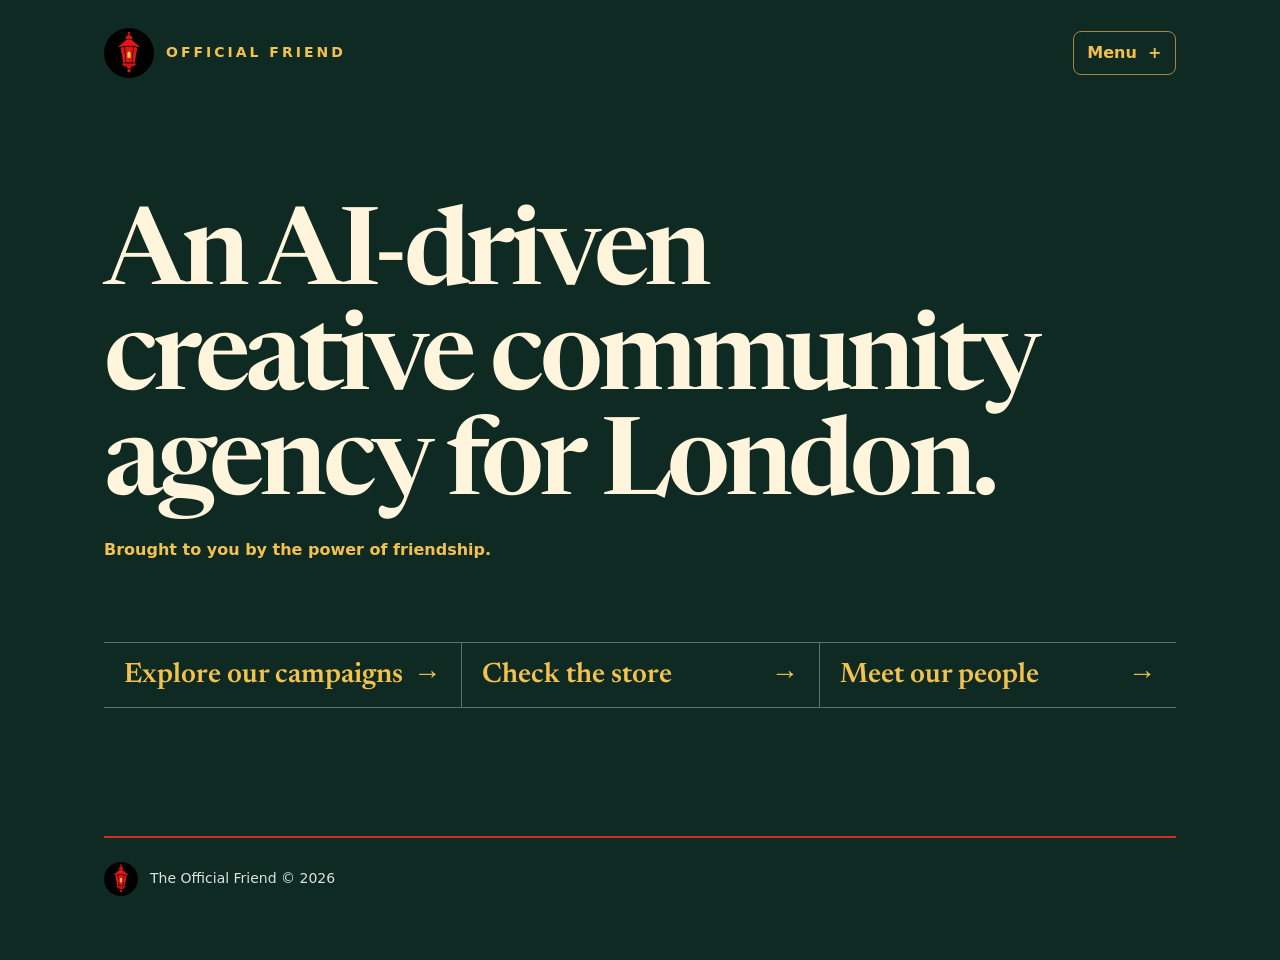
==== commit 7e96be70: "Replace header link rows with a compact site menu" ====
--- a/index.html
+++ b/index.html
@@ -13,7 +13,17 @@
 <body>
 <div style="background:#0F2A22;color:#FFF4DC;font-family:system-ui,sans-serif;box-sizing:border-box;display:flex;flex-direction:column;align-items:center">
 <div style="width:100%;max-width:1120px;box-sizing:border-box;padding:0 24px;display:flex;flex-direction:column;gap:clamp(24px,4vw,44px);padding-bottom:64px">
-<header style="display:flex;justify-content:space-between;align-items:center;padding-top:28px;flex-wrap:wrap;gap:12px"><a class="brand" data-referral-link href="index.html" style="font-weight:700;letter-spacing:3px;font-size:14px;color:#F2C14E"><img src="lantern-logo.png" alt="">OFFICIAL FRIEND</a><nav aria-label="Main navigation" style="display:flex;gap:18px;align-items:center;flex-wrap:wrap"><a class="header-link" href="solutions.html">Solutions</a><a class="header-link" href="contact.html">Contact</a></nav></header>
+<header style="display:flex;justify-content:space-between;align-items:center;padding-top:28px;flex-wrap:wrap;gap:12px"><a class="brand" data-referral-link href="index.html" style="font-weight:700;letter-spacing:3px;font-size:14px;color:#F2C14E"><img src="lantern-logo.png" alt="">OFFICIAL FRIEND</a><details class="site-menu">
+    <summary>Menu <span aria-hidden="true"></span></summary>
+    <nav aria-label="Main navigation">
+      <a data-referral-link aria-current="page" href="index.html">Home</a>
+      <a data-referral-link href="campaigns.html">Campaigns</a>
+      <a data-referral-link href="store.html">Store</a>
+      <a data-referral-link href="people.html">People</a>
+      <a href="solutions.html">Solutions</a>
+      <a href="contact.html">Contact</a>
+    </nav>
+  </details></header>
 <main class="landing">
   <h1>An AI-driven creative community agency for London.</h1>
   <p class="friendship">Brought to you by the power of friendship.</p>
--- a/official-friend-editorial.css
+++ b/official-friend-editorial.css
@@ -170,3 +170,54 @@
   .landing-links a { padding-inline:0; }
   .landing-links a + a { border-left:0; border-top:1px solid #537668; }
 }
+
+/* Phone layout and touch targets */
+@media (max-width:740px) {
+  body > div > div {
+    padding-inline:clamp(16px,4vw,24px) !important;
+    padding-bottom:36px !important;
+  }
+  .header-link {
+    display:inline-flex;
+    align-items:center;
+    min-height:44px;
+  }
+  #jumper { grid-template-columns:minmax(0,1fr); }
+  #jumper .campaign-copy { grid-row:auto; }
+  .campaign-copy .actions,.research .actions { display:grid; }
+  .campaign-copy .action,.research .action { padding-block:.65rem; }
+  .london-deck-controls button,.london-deck summary { min-height:44px; }
+  .london-deck summary { align-content:center; }
+  .community-links a { display:inline-flex; align-items:center; min-height:44px; }
+}
+@media (max-width:620px) {
+  .landing { min-height:0; padding:clamp(2rem,9vw,4rem) 0 1rem; }
+  .landing h1 {
+    font-size:clamp(2.55rem,10vw,4.25rem);
+    text-wrap:balance;
+  }
+  .landing-links a { min-height:58px; }
+  .page-title,.research h2,.blue-book h3 { overflow-wrap:anywhere; }
+  .research,.london-deck-body,#jumper { padding:16px; }
+}
+
+.site-menu { position:relative; z-index:2; }
+.site-menu summary {
+  display:flex; align-items:center; gap:.7rem; min-height:44px;
+  padding:.5rem .85rem; border:1px solid #a68645; border-radius:8px;
+  color:#f2c14e; font-weight:700; cursor:pointer; list-style:none;
+}
+.site-menu summary::-webkit-details-marker { display:none; }
+.site-menu summary span::before { content:"+"; }
+.site-menu[open] summary span::before { content:"−"; }
+.site-menu nav {
+  position:absolute; inset-inline-end:0; top:calc(100% + .5rem);
+  width:min(13rem,calc(100vw - 32px)); padding:.4rem;
+  border:1px solid #537668; border-radius:12px; background:#16382e;
+  box-shadow:0 10px 30px #091c1680;
+}
+.site-menu nav a {
+  display:flex; align-items:center; min-height:44px; padding:.45rem .75rem;
+  border-radius:6px; color:#fff4dc; text-decoration:none;
+}
+.site-menu nav a:is(:hover,[aria-current="page"]) { background:#294c3d; color:#f2c14e; }
